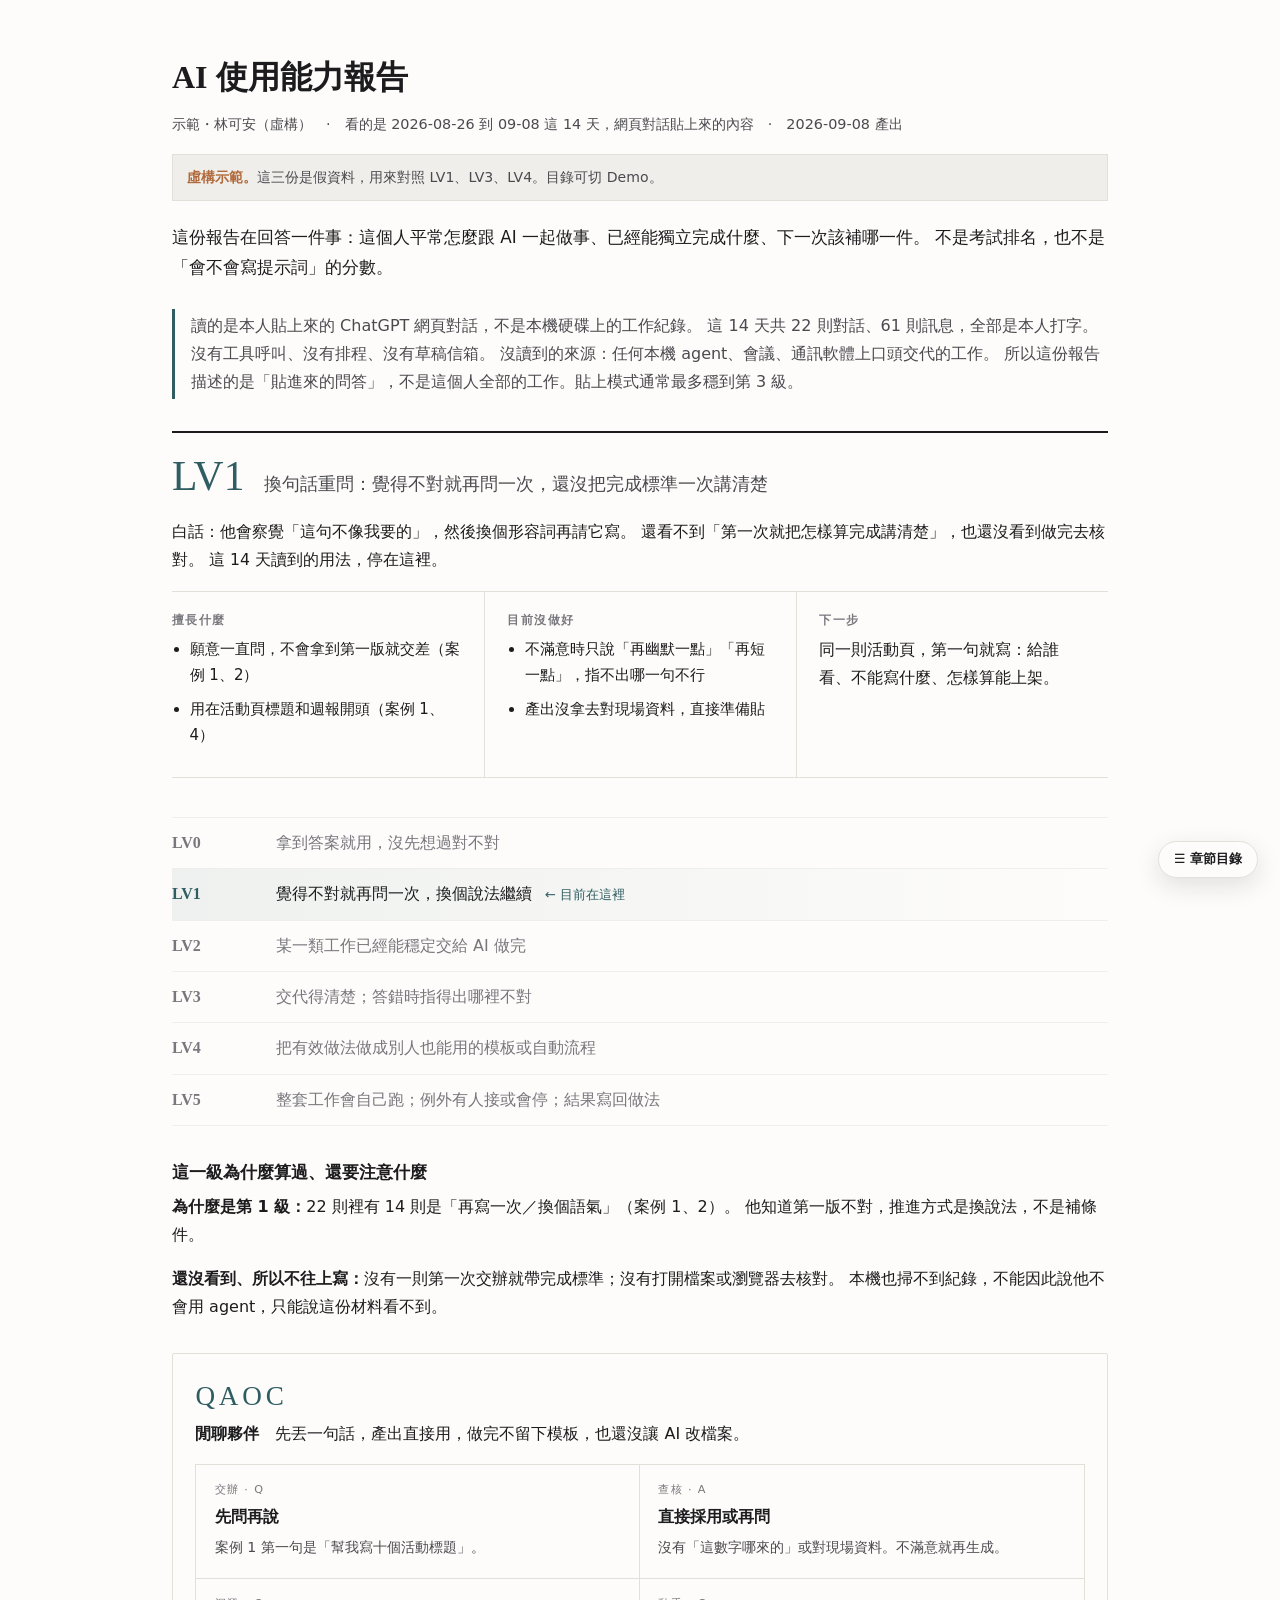
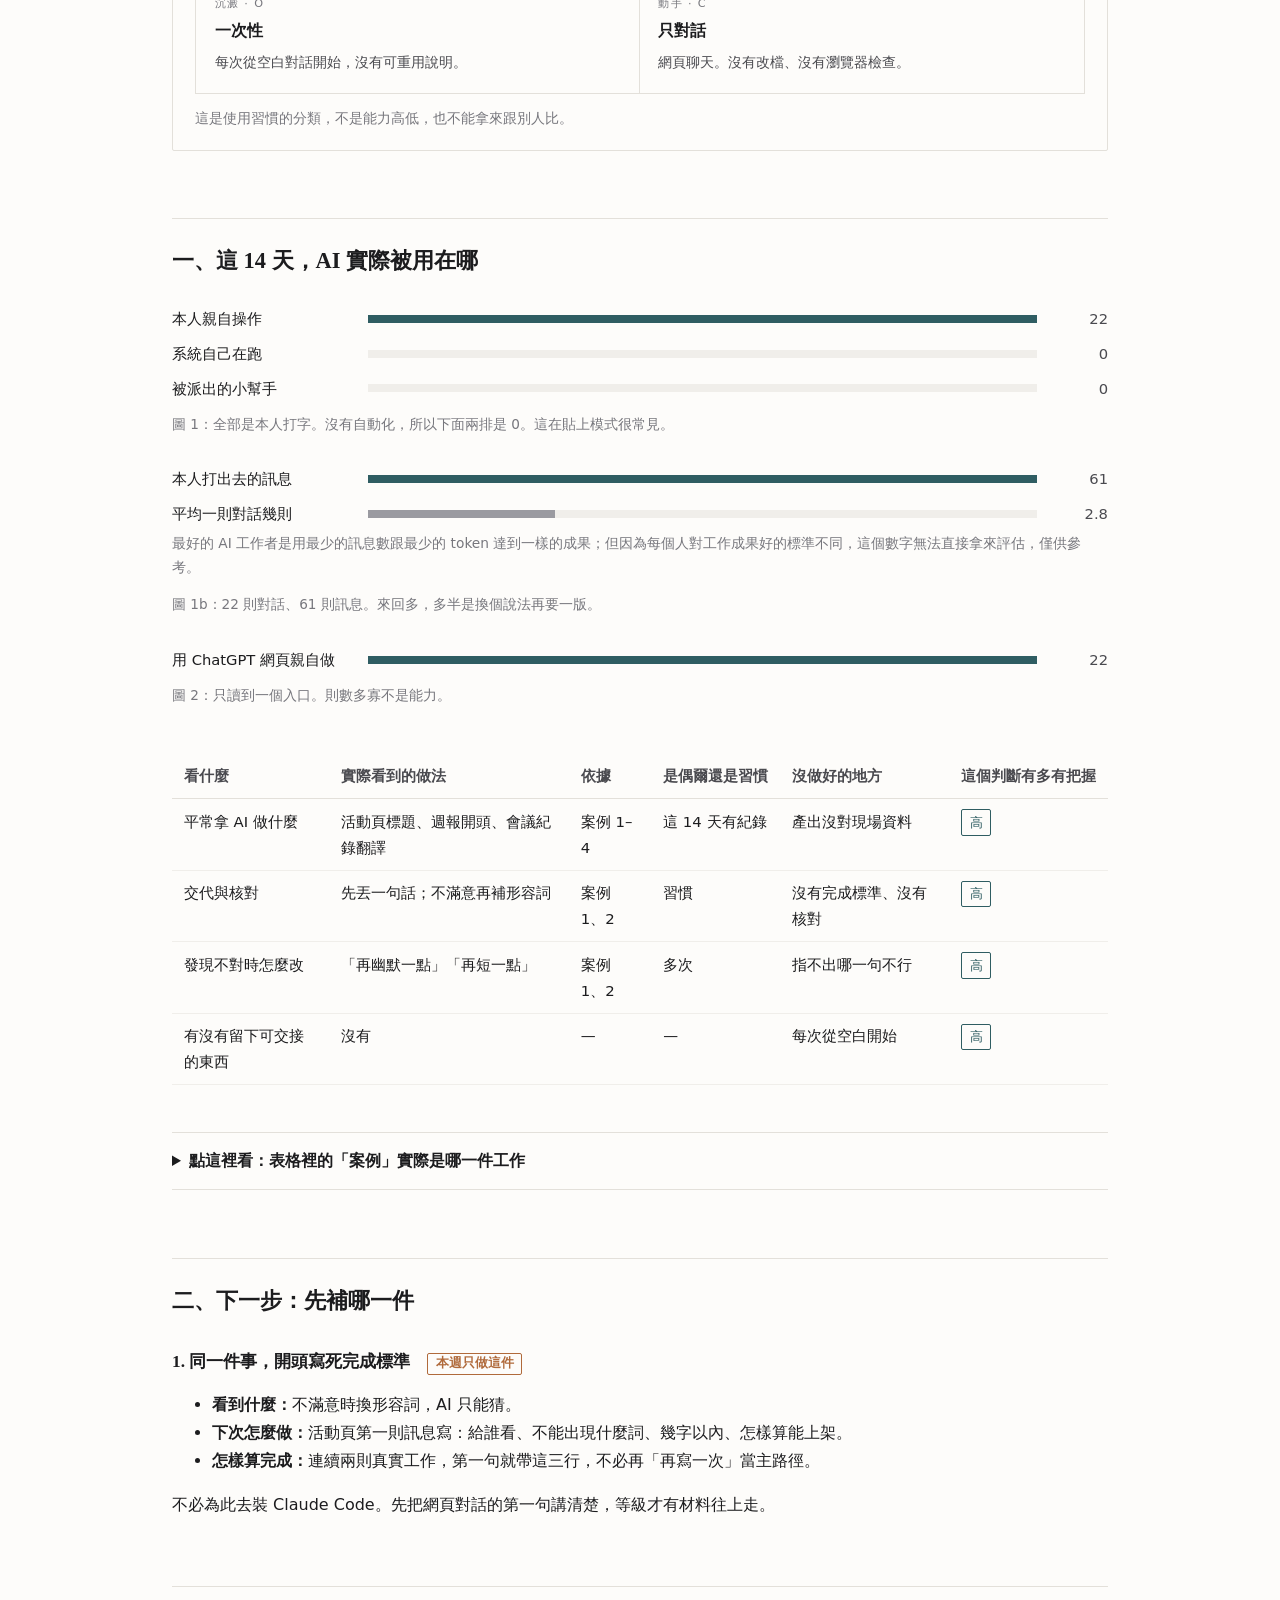
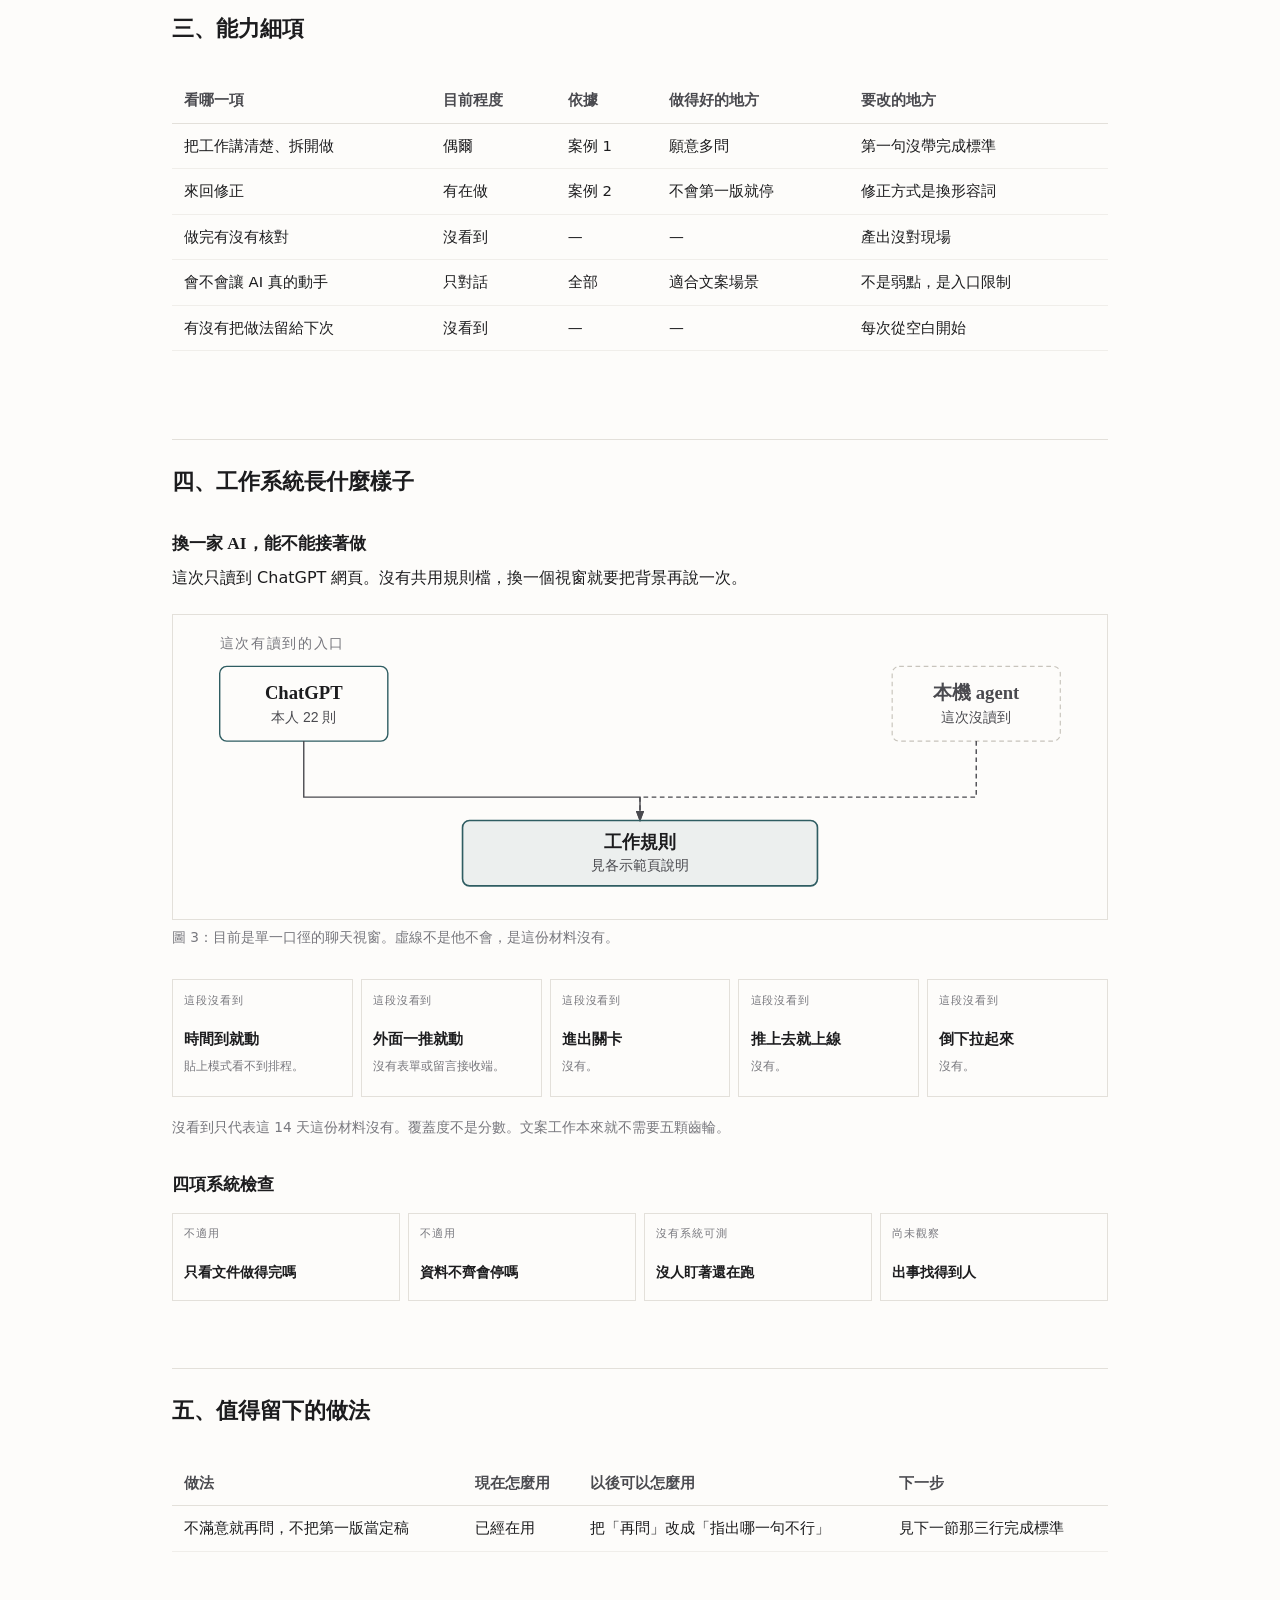
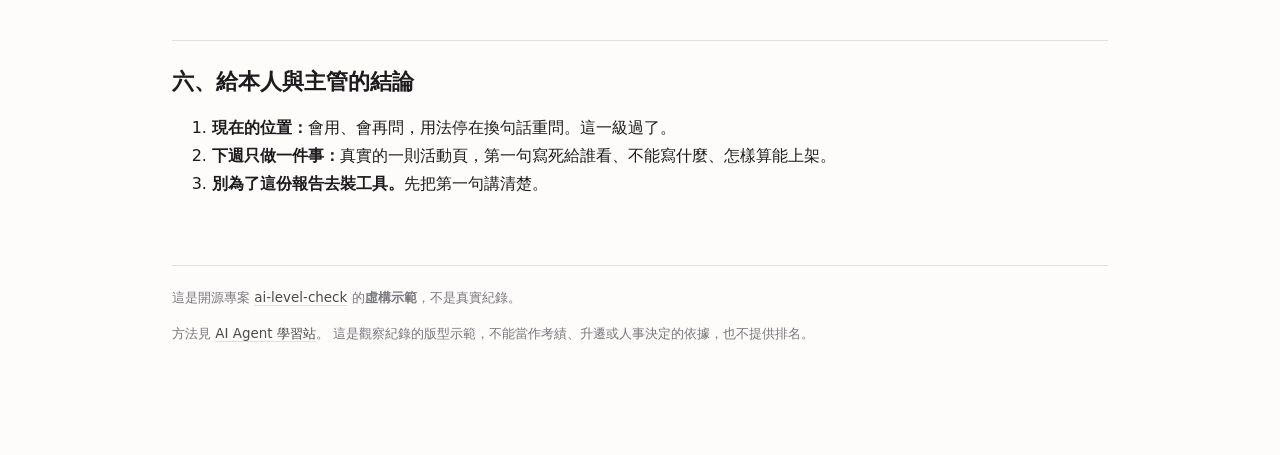
==== docs/lv1.html @ f547d90b "0.4.2：補公開 Demo 入口頁與 Antigravity 來源 讓「AI 幾級了」能被搜到、被引用；真報告與證據包仍不進版控。  Co-authored-by: Cursor <cursorag" ====
<!DOCTYPE html>
<html lang="zh-Hant">
<head>
<meta charset="utf-8">
<meta name="viewport" content="width=device-width, initial-scale=1">
<meta name="robots" content="index,follow">
<meta name="ai-content-signal" content="search=yes, ai-input=yes, ai-train=yes">
<meta name="description" content="虛構示範。只用網頁版聊天、覺得不對就再問一次時，AI 幾級了的報告會長這樣。">
<title>AI 幾級了示範｜LV1 換句話重問</title>
<link rel="canonical" href="https://ai.lifehacker.tw/reports/ai-level-check-demo/lv1.html">
<meta property="og:type" content="website">
<meta property="og:locale" content="zh_TW">
<meta property="og:title" content="AI 幾級了示範｜LV1 換句話重問">
<meta property="og:description" content="虛構示範。只用網頁版聊天、覺得不對就再問一次時，AI 幾級了的報告會長這樣。">
<meta property="og:url" content="https://ai.lifehacker.tw/reports/ai-level-check-demo/lv1.html">
<meta property="og:image" content="https://ai.lifehacker.tw/reports/ai-level-check-demo/screenshots/01-overview.jpg">
<link rel="stylesheet" href="assets/report.css">
</head>
<body>
<button class="toc-btn" id="toc-btn" type="button">☰ 章節目錄</button>
<nav class="toc" id="toc" aria-label="示範與章節目錄">
  <div class="t">示範切換</div>
    <a class="demo" href="index.html"><span class="tn">⌂</span>入口</a>
  <a class="demo current" href="lv1.html"><span class="tn">1</span>Demo 1 · LV1</a>
  <a class="demo" href="lv3.html"><span class="tn">2</span>Demo 2 · LV3</a>
  <a class="demo" href="lv4.html"><span class="tn">3</span>Demo 3 · LV4</a>
  <div class="t">章節</div>
  <a href="#s0"><span class="tn">00</span>一看就懂</a>
  <a href="#s1"><span class="tn">01</span>工作怎麼用</a>
  <a href="#s2"><span class="tn">02</span>下一步</a>
  <a href="#s3"><span class="tn">03</span>能力細項</a>
  <a href="#s4"><span class="tn">04</span>工作系統</a>
  <a href="#s5"><span class="tn">05</span>值得留下</a>
  <a href="#s6"><span class="tn">06</span>結論</a>
</nav>
<div class="wrap">

<header id="s0">
  <h1>AI 使用能力報告</h1>
  <p class="meta">示範・林可安（虛構）　·　看的是 2026-08-26 到 09-08 這 14 天，網頁對話貼上來的內容　·　2026-09-08 產出</p>
</header>
<p class="demo-banner">
  <b>虛構示範。</b>這三份是假資料，用來對照 LV1、LV3、LV4。目錄可切 Demo。
</p>
<p class="lede">
這份報告在回答一件事：這個人平常怎麼跟 AI 一起做事、已經能獨立完成什麼、下一次該補哪一件。
不是考試排名，也不是「會不會寫提示詞」的分數。
</p>
<p class="scope">
讀的是本人貼上來的 ChatGPT 網頁對話，不是本機硬碟上的工作紀錄。
這 14 天共 22 則對話、61 則訊息，全部是本人打字。沒有工具呼叫、沒有排程、沒有草稿信箱。
沒讀到的來源：任何本機 agent、會議、通訊軟體上口頭交代的工作。
所以這份報告描述的是「貼進來的問答」，不是這個人全部的工作。貼上模式通常最多穩到第 3 級。
</p>
<div class="verdict">
  <span class="lv">LV1</span>
  <span class="name">換句話重問：覺得不對就再問一次，還沒把完成標準一次講清楚</span>
  <p class="gap">
    白話：他會察覺「這句不像我要的」，然後換個形容詞再請它寫。
    還看不到「第一次就把怎樣算完成講清楚」，也還沒看到做完去核對。
    這 14 天讀到的用法，停在這裡。
  </p>
</div>
<div class="glance">
  <section>
    <h3>擅長什麼</h3>
    <ul>
      <li>願意一直問，不會拿到第一版就交差（案例 1、2）</li>
      <li>用在活動頁標題和週報開頭（案例 1、4）</li>
    </ul>
  </section>
  <section>
    <h3>目前沒做好</h3>
    <ul>
      <li>不滿意時只說「再幽默一點」「再短一點」，指不出哪一句不行</li>
      <li>產出沒拿去對現場資料，直接準備貼</li>
    </ul>
  </section>
  <section>
    <h3>下一步</h3>
    <p class="do">
      同一則活動頁，第一句就寫：給誰看、不能寫什麼、怎樣算能上架。
    </p>
  </section>
</div>
<ol class="ladder">
  <li><b>LV0</b><span>拿到答案就用，沒先想過對不對</span></li>
  <li class="on"><b>LV1</b><span>覺得不對就再問一次，換個說法繼續</span></li>
  <li><b>LV2</b><span>某一類工作已經能穩定交給 AI 做完</span></li>
  <li><b>LV3</b><span>交代得清楚；答錯時指得出哪裡不對</span></li>
  <li><b>LV4</b><span>把有效做法做成別人也能用的模板或自動流程</span></li>
  <li><b>LV5</b><span>整套工作會自己跑；例外有人接或會停；結果寫回做法</span></li>
</ol>
<h3>這一級為什麼算過、還要注意什麼</h3>
<p>
<strong>為什麼是第 1 級：</strong>22 則裡有 14 則是「再寫一次／換個語氣」（案例 1、2）。
他知道第一版不對，推進方式是換說法，不是補條件。
</p>
<p>
<strong>還沒看到、所以不往上寫：</strong>沒有一則第一次交辦就帶完成標準；沒有打開檔案或瀏覽器去核對。
本機也掃不到紀錄，不能因此說他不會用 agent，只能說這份材料看不到。
</p>
<div class="persona">
  <div class="code">QAOC</div>
  <p><strong>閒聊夥伴</strong>　先丟一句話，產出直接用，做完不留下模板，也還沒讓 AI 改檔案。</p>
  <div class="bento-axes">
    <article>
      <p class="k">交辦 · Q</p>
      <h4>先問再說</h4>
      <p>案例 1 第一句是「幫我寫十個活動標題」。</p>
    </article>
    <article>
      <p class="k">查核 · A</p>
      <h4>直接採用或再問</h4>
      <p>沒有「這數字哪來的」或對現場資料。不滿意就再生成。</p>
    </article>
    <article>
      <p class="k">沉澱 · O</p>
      <h4>一次性</h4>
      <p>每次從空白對話開始，沒有可重用說明。</p>
    </article>
    <article>
      <p class="k">動手 · C</p>
      <h4>只對話</h4>
      <p>網頁聊天。沒有改檔、沒有瀏覽器檢查。</p>
    </article>
  </div>
  <p class="disclaimer">這是使用習慣的分類，不是能力高低，也不能拿來跟別人比。</p>
</div>

<h2 id="s1">一、這 14 天，AI 實際被用在哪</h2>
<figure>
  <ul class="bars">
    <li><span>本人親自操作</span><span class="track"><span class="fill" style="width:100%"></span></span><span class="v">22</span></li>
    <li><span>系統自己在跑</span><span class="track"><span class="fill dim" style="width:0%"></span></span><span class="v">0</span></li>
    <li><span>被派出的小幫手</span><span class="track"><span class="fill dim" style="width:0%"></span></span><span class="v">0</span></li>
  </ul>
  <figcaption>圖 1：全部是本人打字。沒有自動化，所以下面兩排是 0。這在貼上模式很常見。</figcaption>
</figure>
<figure>
  <ul class="bars">
    <li><span>本人打出去的訊息</span><span class="track"><span class="fill" style="width:100%"></span></span><span class="v">61</span></li>
    <li><span>平均一則對話幾則</span><span class="track"><span class="fill dim" style="width:28%"></span></span><span class="v">2.8</span></li>
  </ul>
  <p class="note">最好的 AI 工作者是用最少的訊息數跟最少的 token 達到一樣的成果；但因為每個人對工作成果好的標準不同，這個數字無法直接拿來評估，僅供參考。</p>
  <figcaption>圖 1b：22 則對話、61 則訊息。來回多，多半是換個說法再要一版。</figcaption>
</figure>
<figure>
  <ul class="bars">
    <li><span>用 ChatGPT 網頁親自做</span><span class="track"><span class="fill" style="width:100%"></span></span><span class="v">22</span></li>
  </ul>
  <figcaption>圖 2：只讀到一個入口。則數多寡不是能力。</figcaption>
</figure>
<div class="scroll wide">
<table>
<thead><tr>
  <th>看什麼</th><th>實際看到的做法</th><th>依據</th>
  <th>是偶爾還是習慣</th><th>沒做好的地方</th><th>這個判斷有多有把握</th>
</tr></thead>
<tbody>
  <tr>
    <td>平常拿 AI 做什麼</td>
    <td>活動頁標題、週報開頭、會議紀錄翻譯</td>
    <td>案例 1–4</td>
    <td>這 14 天有紀錄</td>
    <td>產出沒對現場資料</td>
    <td><span class="tag high">高</span></td>
  </tr>
  <tr>
    <td>交代與核對</td>
    <td>先丟一句話；不滿意再補形容詞</td>
    <td>案例 1、2</td>
    <td>習慣</td>
    <td>沒有完成標準、沒有核對</td>
    <td><span class="tag high">高</span></td>
  </tr>
  <tr>
    <td>發現不對時怎麼改</td>
    <td>「再幽默一點」「再短一點」</td>
    <td>案例 1、2</td>
    <td>多次</td>
    <td>指不出哪一句不行</td>
    <td><span class="tag high">高</span></td>
  </tr>
  <tr>
    <td>有沒有留下可交接的東西</td>
    <td>沒有</td>
    <td>—</td>
    <td>—</td>
    <td>每次從空白開始</td>
    <td><span class="tag high">高</span></td>
  </tr>
</tbody>
</table>
</div>
<details class="cases" id="cases">
  <summary>點這裡看：表格裡的「案例」實際是哪一件工作</summary>
  <p class="note">以下是虛構示範。真實報告會放這段期間電腦裡留下的對話標題。</p>
  <div class="scroll">
  <table class="case-table">
    <thead><tr><th class="n">#</th><th>這件工作</th><th>誰在做</th><th>入口</th><th>日期</th></tr></thead>
    <tbody>
      <tr><td colspan="5" class="g">本人親自操作</td></tr>
      <tr><td class="n">1</td><td>請它寫十個社群活動標題</td><td class="who">本人</td><td class="src">ChatGPT 網頁</td><td class="dt">08-27</td></tr>
      <tr><td class="n">2</td><td>覺得不夠幽默，再說一次「再活一點」</td><td class="who">本人</td><td class="src">ChatGPT 網頁</td><td class="dt">08-27</td></tr>
      <tr><td class="n">3</td><td>把會議紀錄翻成對外短訊</td><td class="who">本人</td><td class="src">ChatGPT 網頁</td><td class="dt">09-02</td></tr>
      <tr><td class="n">4</td><td>請它幫想週報開頭兩段</td><td class="who">本人</td><td class="src">ChatGPT 網頁</td><td class="dt">09-06</td></tr>
    </tbody>
  </table>
  </div>
</details>

<h2 id="s2">二、下一步：先補哪一件</h2>
<h3>1. 同一件事，開頭寫死完成標準　<span class="tag warn">本週只做這件</span></h3>
<ul>
  <li><strong>看到什麼：</strong>不滿意時換形容詞，AI 只能猜。</li>
  <li><strong>下次怎麼做：</strong>活動頁第一則訊息寫：給誰看、不能出現什麼詞、幾字以內、怎樣算能上架。</li>
  <li><strong>怎樣算完成：</strong>連續兩則真實工作，第一句就帶這三行，不必再「再寫一次」當主路徑。</li>
</ul>
<p>不必為此去裝 Claude Code。先把網頁對話的第一句講清楚，等級才有材料往上走。</p>

<h2 id="s3">三、能力細項</h2>
<div class="scroll wide">
<table>
<thead><tr><th>看哪一項</th><th>目前程度</th><th>依據</th><th>做得好的地方</th><th>要改的地方</th></tr></thead>
<tbody>
  <tr><td>把工作講清楚、拆開做</td><td>偶爾</td><td>案例 1</td><td>願意多問</td><td>第一句沒帶完成標準</td></tr>
  <tr><td>來回修正</td><td>有在做</td><td>案例 2</td><td>不會第一版就停</td><td>修正方式是換形容詞</td></tr>
  <tr><td>做完有沒有核對</td><td>沒看到</td><td>—</td><td>—</td><td>產出沒對現場</td></tr>
  <tr><td>會不會讓 AI 真的動手</td><td>只對話</td><td>全部</td><td>適合文案場景</td><td>不是弱點，是入口限制</td></tr>
  <tr><td>有沒有把做法留給下次</td><td>沒看到</td><td>—</td><td>—</td><td>每次從空白開始</td></tr>
</tbody>
</table>
</div>

<h2 id="s4">四、工作系統長什麼樣子</h2>
<h3>換一家 AI，能不能接著做</h3>
<p>這次只讀到 ChatGPT 網頁。沒有共用規則檔，換一個視窗就要把背景再說一次。</p>
<figure class="viz">
  <svg class="diag" viewBox="0 0 800 260" role="img">
    <defs>
      <marker id="a" markerWidth="8" markerHeight="6" refX="7" refY="3" orient="auto">
        <polygon points="0 0, 8 3, 0 6" fill="#4a4a4f"/>
      </marker>
    </defs>
    <text x="40" y="28" fill="#77777d" font-size="12" font-family="Noto Sans TC, PingFang TC, sans-serif" letter-spacing="0.12em">這次有讀到的入口</text>
    <rect x="40" y="44" width="144" height="64" rx="6" fill="#fdfcfa" stroke="#2f5d62" stroke-width="1.2"/>
    <text x="112" y="72" text-anchor="middle" fill="#1c1c1e" font-size="16" font-weight="600" font-family="Noto Serif TC, Songti TC, serif">ChatGPT</text>
    <text x="112" y="92" text-anchor="middle" fill="#4a4a4f" font-size="12" font-family="Noto Sans TC, PingFang TC, sans-serif">本人 22 則</text>
    <path d="M 112,108 V 156 H 400 V 176" fill="none" stroke="#4a4a4f" stroke-width="1.2" marker-end="url(#a)"/>
    <rect x="616" y="44" width="144" height="64" rx="6" fill="#fdfcfa" stroke="#c8c4bc" stroke-width="1" stroke-dasharray="4,3"/>
    <text x="688" y="72" text-anchor="middle" fill="#4a4a4f" font-size="16" font-weight="600" font-family="Noto Serif TC, Songti TC, serif">本機 agent</text>
    <text x="688" y="92" text-anchor="middle" fill="#4a4a4f" font-size="12" font-family="Noto Sans TC, PingFang TC, sans-serif">這次沒讀到</text>
    <path d="M 688,108 V 156 H 400 V 176" fill="none" stroke="#4a4a4f" stroke-width="1.2" stroke-dasharray="4,3" marker-end="url(#a)"/>
    <rect x="248" y="176" width="304" height="56" rx="6" fill="rgba(47,93,98,0.08)" stroke="#2f5d62" stroke-width="1.4"/>
    <text x="400" y="200" text-anchor="middle" fill="#1c1c1e" font-size="15" font-weight="600" font-family="Noto Serif TC, Songti TC, serif">工作規則</text>
    <text x="400" y="218" text-anchor="middle" fill="#4a4a4f" font-size="12" font-family="Noto Sans TC, PingFang TC, sans-serif">見各示範頁說明</text>
  </svg>
  <figcaption>圖 3：目前是單一口徑的聊天視窗。虛線不是他不會，是這份材料沒有。</figcaption>
</figure>
<div class="gear-row">
  <div class="gear">
    <p class="st">這段沒看到</p>
    <h4>時間到就動</h4>
    <p>貼上模式看不到排程。</p>
  </div>
  <div class="gear">
    <p class="st">這段沒看到</p>
    <h4>外面一推就動</h4>
    <p>沒有表單或留言接收端。</p>
  </div>
  <div class="gear">
    <p class="st">這段沒看到</p>
    <h4>進出關卡</h4>
    <p>沒有。</p>
  </div>
  <div class="gear">
    <p class="st">這段沒看到</p>
    <h4>推上去就上線</h4>
    <p>沒有。</p>
  </div>
  <div class="gear">
    <p class="st">這段沒看到</p>
    <h4>倒下拉起來</h4>
    <p>沒有。</p>
  </div>
</div>
<p class="note">沒看到只代表這 14 天這份材料沒有。覆蓋度不是分數。文案工作本來就不需要五顆齒輪。</p>
<h3>四項系統檢查</h3>
<div class="check-row">
  <div class="check">
    <p class="st">不適用</p>
    <h4>只看文件做得完嗎</h4>
  </div>
  <div class="check">
    <p class="st">不適用</p>
    <h4>資料不齊會停嗎</h4>
  </div>
  <div class="check">
    <p class="st">沒有系統可測</p>
    <h4>沒人盯著還在跑</h4>
  </div>
  <div class="check">
    <p class="st">尚未觀察</p>
    <h4>出事找得到人</h4>
  </div>
</div>

<h2 id="s5">五、值得留下的做法</h2>
<div class="scroll">
<table>
<thead><tr><th>做法</th><th>現在怎麼用</th><th>以後可以怎麼用</th><th>下一步</th></tr></thead>
<tbody>
  <tr>
    <td>不滿意就再問，不把第一版當定稿</td>
    <td>已經在用</td><td>把「再問」改成「指出哪一句不行」</td><td>見下一節那三行完成標準</td>
  </tr>
</tbody>
</table>
</div>

<h2 id="s6">六、給本人與主管的結論</h2>
<ol>
  <li><strong>現在的位置：</strong>會用、會再問，用法停在換句話重問。這一級過了。</li>
  <li><strong>下週只做一件事：</strong>真實的一則活動頁，第一句寫死給誰看、不能寫什麼、怎樣算能上架。</li>
  <li><strong>別為了這份報告去裝工具。</strong>先把第一句講清楚。</li>
</ol>

<footer class="site-footer">
  <p>
    這是開源專案
    <a href="https://github.com/Raymondhou0917/ai-level-check">ai-level-check</a>
    的<strong>虛構示範</strong>，不是真實紀錄。
  </p>
  <p>
    方法見
    <a href="https://ai.lifehacker.tw/">AI Agent 學習站</a>。
    這是觀察紀錄的版型示範，不能當作考績、升遷或人事決定的依據，也不提供排名。
  </p>
</footer>
</div>
<script src="assets/demo.js"></script>
</body>
</html>
---- docs/assets/report.css ----
/* 從正式報告抽出的樣式；Demo 三份共用。 */

  :root{
    --ink:#1c1c1e; --ink-2:#4a4a4f; --ink-3:#77777d;
    --paper:#fdfcfa; --line:#e3e0da; --line-2:#f0eeea;
    --accent:#2f5d62; --warn:#b06a3b; --muted:#9a9aa0;
    --serif:"Noto Serif TC","Songti TC",Georgia,serif;
    --sans:"Noto Sans TC","PingFang TC","Hiragino Sans",system-ui,sans-serif;
  }
  *{box-sizing:border-box}
  html{scroll-behavior:smooth}
  body{margin:0;background:var(--paper);color:var(--ink);
       font:16px/1.75 var(--sans);-webkit-font-smoothing:antialiased}
  .wrap{max-width:1000px;margin:0 auto;padding:56px 32px 96px}
  h1,h2,h3{font-family:var(--serif);font-weight:600;line-height:1.35}
  h1{font-size:2rem;margin:0 0 .4em}
  h2{font-size:1.4rem;margin:3em 0 .6em;padding-top:1.2em;border-top:1px solid var(--line);
     scroll-margin-top:24px}
  h3{font-size:1.08rem;margin:2em 0 .5em}
  header{scroll-margin-top:24px}
  p{margin:0 0 1em}
  a{color:var(--accent)}
  small,.note{font-size:.86rem;color:var(--ink-3)}
  .meta{font-size:.9rem;color:var(--ink-2);margin-bottom:1.2em}
  .lede{font-size:1.05rem;color:var(--ink);margin:0 0 1.6em}
  .scope{border-left:3px solid var(--accent);padding:.2em 0 .2em 1em;margin:0 0 2em;color:var(--ink-2)}
  .verdict{display:flex;flex-wrap:wrap;gap:1.2em;align-items:baseline;
           padding:1.4em 0 1.1em;border-top:2px solid var(--ink)}
  .verdict .lv{font-family:var(--serif);font-size:2.6rem;line-height:1;color:var(--accent)}
  .verdict .name{font-size:1.12rem;color:var(--ink-2)}
  .verdict .gap{flex:1 1 100%;font-size:.98rem;color:var(--ink);margin:0}
  .glance{display:grid;grid-template-columns:1fr 1fr 1fr;gap:0;
          margin:0 0 2.4em;border-top:1px solid var(--line);border-bottom:1px solid var(--line)}
  .glance>section{padding:1.3em 1.4em 1.4em 0}
  .glance>section+section{border-left:1px solid var(--line);padding-left:1.4em}
  .glance h3{font-family:var(--sans);font-size:.72rem;font-weight:700;letter-spacing:.12em;
             text-transform:uppercase;color:var(--ink-3);margin:0 0 .7em;padding:0;border:0}
  .glance ul{margin:0;padding:0 0 0 1.1em}
  .glance li{margin:0 0 .45em;font-size:.94rem}
  .glance .do{margin:0;font-size:.98rem;color:var(--ink)}
  .glance .do b{color:var(--warn);font-weight:600}
  .ladder{list-style:none;margin:1.6em 0;padding:0;border-top:1px solid var(--line-2)}
  .ladder li{display:grid;grid-template-columns:5.5em 1fr;gap:1em;
             padding:.7em 0;border-bottom:1px solid var(--line-2);color:var(--ink-3)}
  .ladder li b{font-family:var(--serif);font-weight:600}
  .ladder li.on{color:var(--ink);background:linear-gradient(90deg,rgba(47,93,98,.07),transparent)}
  .ladder li.on b{color:var(--accent)}
  .ladder li.on>span::after{content:"　← 目前在這裡";font-size:.82rem;color:var(--accent);white-space:nowrap}
  .ladder li.part>span::after{content:"　← 做到一部分";font-size:.82rem;color:var(--warn);white-space:nowrap}
  .persona{margin:2em 0;padding:1.2em 1.4em;border:1px solid var(--line);border-radius:2px}
  .persona .code{font-family:var(--serif);font-size:1.7rem;letter-spacing:.14em;color:var(--accent)}
  .persona .disclaimer{margin:.9em 0 0;font-size:.88rem;color:var(--ink-3)}
  .axes{list-style:none;margin:1em 0 0;padding:0;font-size:.94rem}
  .axes li{padding:.35em 0;border-bottom:1px solid var(--line-2)}
  .axes li:last-child{border-bottom:0}
  table{width:100%;border-collapse:collapse;margin:1.4em 0;font-size:.93rem}
  th,td{text-align:left;vertical-align:top;padding:.62em .8em;border-bottom:1px solid var(--line-2)}
  th{font-weight:600;color:var(--ink-2);border-bottom:1px solid var(--line)}
  td.num,th.num{text-align:right;font-variant-numeric:tabular-nums}
  .scroll{overflow-x:auto}
  .scroll table{min-width:640px}
  .scroll.wide table{min-width:900px}
  .scroll.wide th{white-space:nowrap}
  .tag{display:inline-block;padding:.1em .6em;border-radius:2px;font-size:.79rem;
       border:1px solid currentColor;white-space:nowrap}
  .tag.high{color:var(--accent)} .tag.warn{color:var(--warn)} .tag.na{color:var(--muted)}
  details{margin:1em 0;padding:.4em 0;border-top:1px solid var(--line-2)}
  summary{cursor:pointer;font-size:.92rem;color:var(--ink-2)}
  .cases{margin:1.6em 0 2em;padding:.2em 0;border-top:1px solid var(--line);border-bottom:1px solid var(--line)}
  .cases>summary{font-size:1rem;font-weight:600;color:var(--ink);padding:.7em 0}
  .case-table{margin:.4em 0 1em;font-size:.9rem}
  .case-table th{font-size:.75rem;letter-spacing:.06em;text-transform:uppercase;color:var(--ink-3)}
  .case-table .n{font-family:var(--serif);font-weight:600;color:var(--accent);width:2.4em}
  .case-table .who,.case-table .src,.case-table .dt{white-space:nowrap;font-size:.82rem;color:var(--ink-3)}
  .case-table tr.auto td{background:var(--line-2)}
  .case-table .g{font-size:.75rem;letter-spacing:.08em;text-transform:uppercase;color:var(--ink-3);
                 background:var(--line-2)}
  .bento-axes{display:grid;grid-template-columns:1fr 1fr;gap:0;margin:1em 0 0;border:1px solid var(--line)}
  .bento-axes article{padding:1em 1.15em 1.2em}
  .bento-axes article:nth-child(-n+2){border-bottom:1px solid var(--line)}
  .bento-axes article:nth-child(odd){border-right:1px solid var(--line)}
  .bento-axes .k{font-size:.7rem;letter-spacing:.12em;text-transform:uppercase;color:var(--ink-3);margin:0}
  .bento-axes h4{font-family:var(--serif);font-size:1.02rem;margin:.28em 0 .35em;font-weight:600}
  .bento-axes p{margin:0;font-size:.88rem;color:var(--ink-2);line-height:1.55}
  .gear-row,.check-row{display:grid;gap:8px;margin:1.1em 0;width:100%;max-width:100%;
                       min-width:0;box-sizing:border-box}
  .gear-row{grid-template-columns:repeat(5,minmax(0,1fr))}
  .check-row{grid-template-columns:repeat(4,minmax(0,1fr));margin:1em 0 1.2em}
  .gear,.check{min-width:0;border:1px solid var(--line);padding:.85em .7em .95em;
               display:flex;flex-direction:column;box-sizing:border-box}
  .gear{min-height:118px}
  .gear.on,.check.on{border-color:var(--accent);background:rgba(47,93,98,.05)}
  .gear .st,.check .st{font-size:.68rem;letter-spacing:.08em;color:var(--ink-3);
                       min-height:2.6em;line-height:1.35;margin:0}
  .gear.on .st,.check.on .st{color:var(--accent)}
  .gear h4,.check h4{font-family:var(--serif);font-size:.92rem;margin:.35em 0 .3em;
                     font-weight:600;overflow-wrap:anywhere}
  .check h4{margin:.3em 0 0;font-size:.9rem}
  .gear p{margin:0;font-size:.78rem;color:var(--ink-3);line-height:1.45;overflow-wrap:anywhere}
  .diag{width:100%;height:auto;display:block}
  figure.viz{margin:1.4em 0 1.8em}
  figure.viz .diag{border:1px solid var(--line);background:var(--paper)}
  @media (max-width:800px){
    .bento-axes{grid-template-columns:1fr}
    .bento-axes article:nth-child(odd){border-right:0}
    .bento-axes article:nth-child(-n+3){border-bottom:1px solid var(--line)}
    .gear-row,.check-row{grid-template-columns:1fr 1fr}
    .case-table .who,.case-table .src,.case-table .dt{white-space:normal}
  }
  @media (max-width:640px){
    .gear-row,.check-row{grid-template-columns:1fr}
  }
  blockquote{margin:1em 0;padding-left:1em;border-left:2px solid var(--line);
             color:var(--ink-2);font-size:.93rem}
  pre.ascii{font:12px/1.45 ui-monospace,SFMono-Regular,Menlo,monospace;
            background:var(--line-2);padding:1em 1.1em;overflow-x:auto;
            border-radius:2px;color:var(--ink)}
  .toc{position:fixed;left:24px;top:100px;width:156px;z-index:50}
  .toc .t{font:700 .68rem ui-monospace,monospace;letter-spacing:.1em;color:var(--ink-3);
          text-transform:uppercase;margin-bottom:11px}
  .toc a{display:flex;gap:8px;align-items:baseline;text-decoration:none;color:var(--ink-3);
         font-size:.79rem;line-height:1.4;padding:5px 0;transition:color .15s}
  .toc a .tn{font:600 .68rem ui-monospace,monospace;flex:none;opacity:.7}
  .toc a:hover{color:var(--ink-2)}
  .toc a.on{color:var(--accent);font-weight:600}
  .toc a.on .tn{opacity:1;color:var(--accent)}
  .toc-btn{display:none}
  figure{margin:1.6em 0}
  figcaption{font-size:.85rem;color:var(--ink-3);margin-top:.5em}
  .bars{list-style:none;margin:0;padding:0;font-size:.92rem}
  .bars li{display:grid;grid-template-columns:12.5em 1fr 4em;gap:.8em;align-items:center;
           padding:.3em 0}
  .bars .track{height:8px;background:var(--line-2);position:relative}
  .bars .fill{position:absolute;inset:0 auto 0 0;background:var(--accent)}
  .bars .fill.dim{background:var(--muted)}
  .bars .v{text-align:right;font-variant-numeric:tabular-nums;color:var(--ink-2)}
  .site-footer{margin-top:5em;padding-top:1.6em;border-top:1px solid var(--line);
               font-size:.84rem;color:var(--ink-3);line-height:1.65}
  .site-footer .ext{margin:.35em 0 0;font-family:ui-monospace,monospace;font-size:.78rem;
                    letter-spacing:.04em;color:var(--muted)}
  .site-footer a{color:var(--ink-2);text-decoration:none;border-bottom:1px solid var(--line)}
  .site-footer a:hover{color:var(--accent);border-bottom-color:var(--accent)}
  @media (max-width:1400px){
    .toc{position:fixed;left:auto;right:22px;bottom:78px;top:auto;width:auto;max-width:220px;
         background:var(--paper);border:1px solid var(--line);border-radius:11px;padding:14px 16px;
         box-shadow:0 8px 24px rgba(28,28,30,.12)}
    .toc[hidden]{display:none}
    .toc-btn{display:inline-flex;align-items:center;position:fixed;right:22px;bottom:22px;z-index:51;
             font:600 .8rem var(--sans);background:var(--paper);color:var(--ink);
             border:1px solid var(--line);border-radius:999px;padding:9px 15px;cursor:pointer;
             box-shadow:0 8px 24px rgba(28,28,30,.12)}
  }
  @media (max-width:800px){
    .glance{grid-template-columns:1fr}
    .glance>section+section{border-left:0;border-top:1px solid var(--line);padding-left:0}
  }
  @media (max-width:640px){
    .wrap{padding:32px 18px 64px}
    h1{font-size:1.5rem}
    .ladder li{grid-template-columns:1fr;gap:.2em}
    .verdict .lv{font-size:2rem}
    .bars li{grid-template-columns:1fr;gap:.2em}
    .bars .v{text-align:left}
  }
  @media print{
    html{scroll-behavior:auto}
    body{background:#fff}
    .wrap{max-width:none;padding:0}
    .toc,.toc-btn{display:none}
    h2{page-break-before:always;break-before:page}
    h2:first-of-type{page-break-before:auto;break-before:auto}
    details{display:block!important}
    details>*{display:block!important}
    summary{display:none}
    table,figure,.persona,.glance,.bento-axes,.gear-row,.check-row{page-break-inside:avoid;break-inside:avoid}
    @page{size:A4 portrait;margin:18mm 16mm}
  }

  .demo-banner{margin:0 0 1.6em;padding:.7em 1em;border:1px solid var(--line);background:var(--line-2);
               font-size:.88rem;color:var(--ink-2)}
  .demo-banner b{color:var(--warn);font-weight:600}
  .toc{width:168px;top:72px}
  .toc .t + .t{margin-top:14px}
  .toc a.demo{font-size:.78rem}
  .toc a.demo .tn{letter-spacing:0}
  .toc a.demo.current{color:var(--accent);font-weight:600}
  .toc a.demo.current .tn{opacity:1;color:var(--accent)}
  .demo-cards{display:grid;grid-template-columns:1fr 1fr 1fr;gap:0;margin:1.6em 0 2em;
              border:1px solid var(--line)}
  .demo-cards a{display:block;padding:1.15em 1.2em 1.25em;text-decoration:none;color:inherit}
  .demo-cards a+a{border-left:1px solid var(--line)}
  .demo-cards .lv{font-family:var(--serif);font-size:1.45rem;color:var(--accent);margin:0 0 .25em}
  .demo-cards p{margin:0;font-size:.88rem;color:var(--ink-2);line-height:1.55}
  .shot-grid{display:grid;grid-template-columns:1fr 1fr;gap:12px;margin:1.4em 0 1.8em}
  .shot-grid img{width:100%;height:auto;border:1px solid var(--line);background:var(--paper)}
  .cta-row{margin:2em 0 0;padding:1.1em 0 0;border-top:1px solid var(--line)}
  @media (max-width:800px){
    .demo-cards{grid-template-columns:1fr}
    .demo-cards a+a{border-left:0;border-top:1px solid var(--line)}
    .shot-grid{grid-template-columns:1fr}
  }
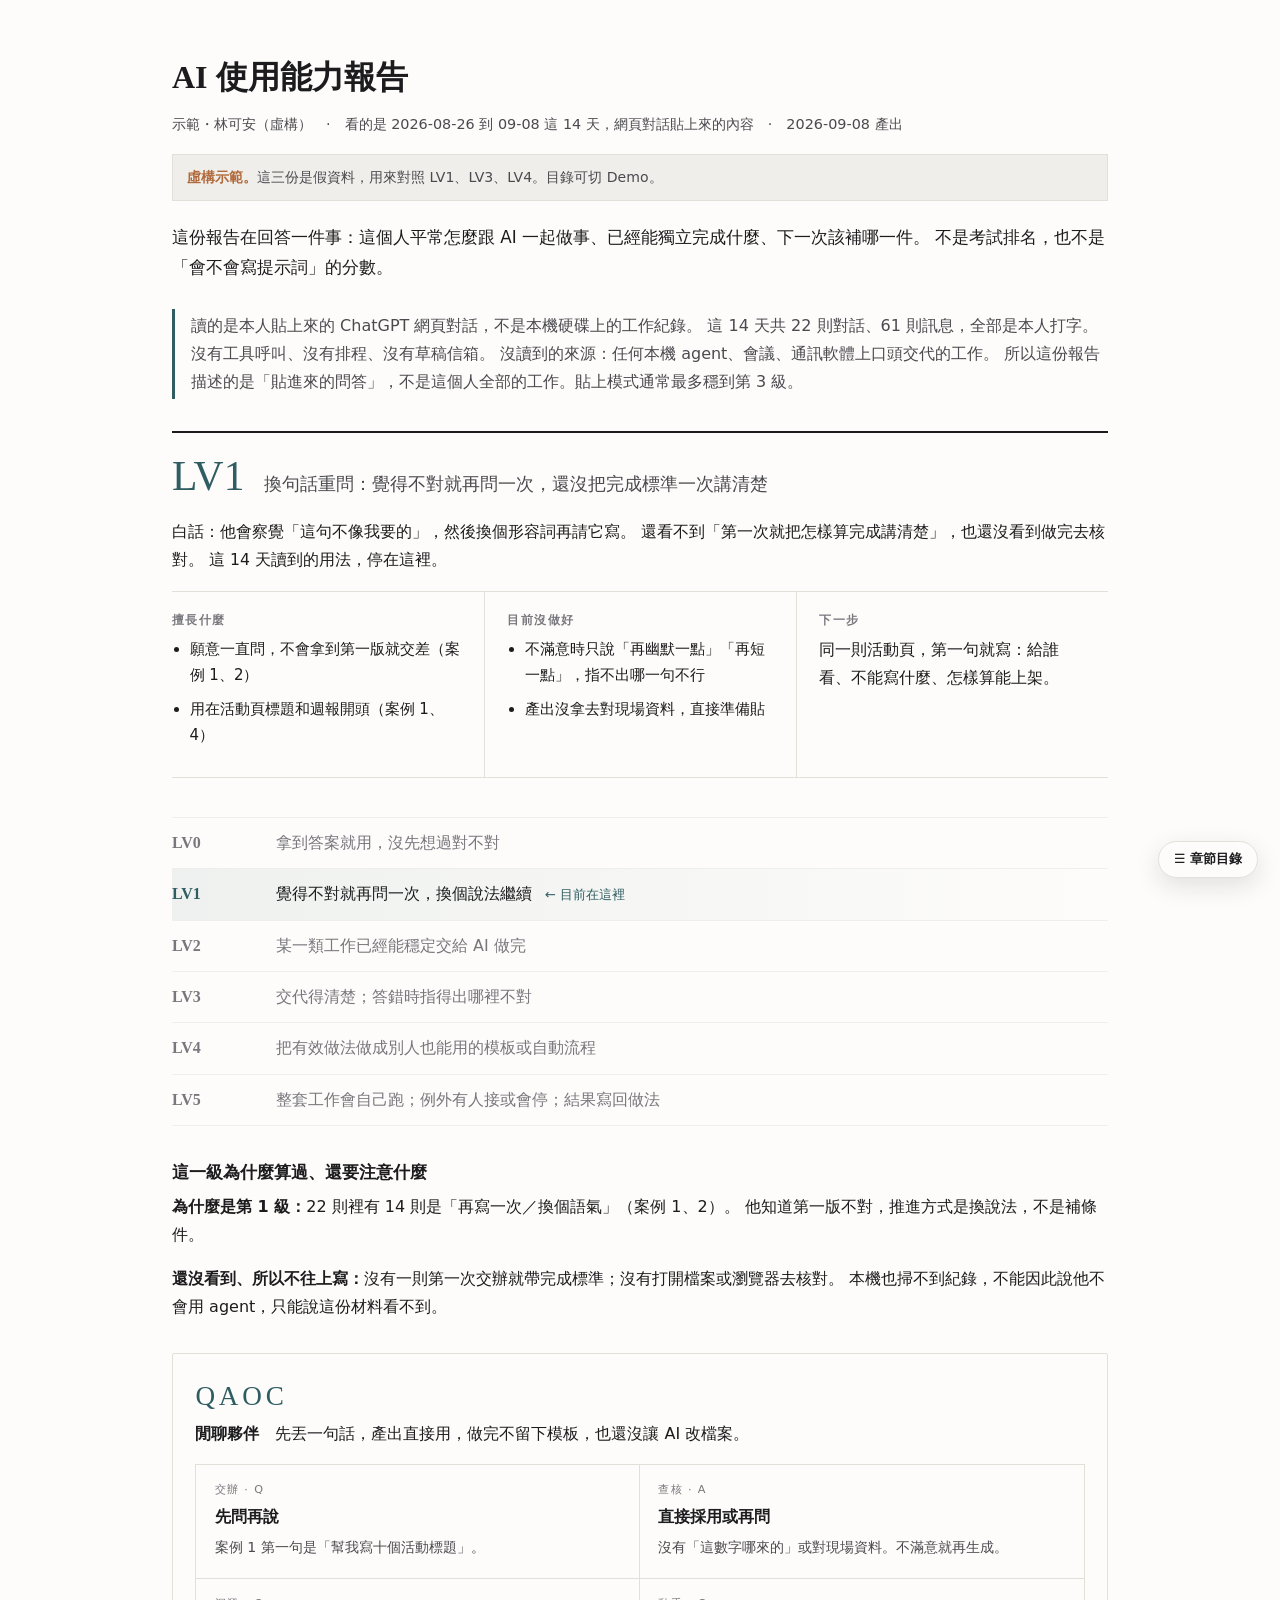
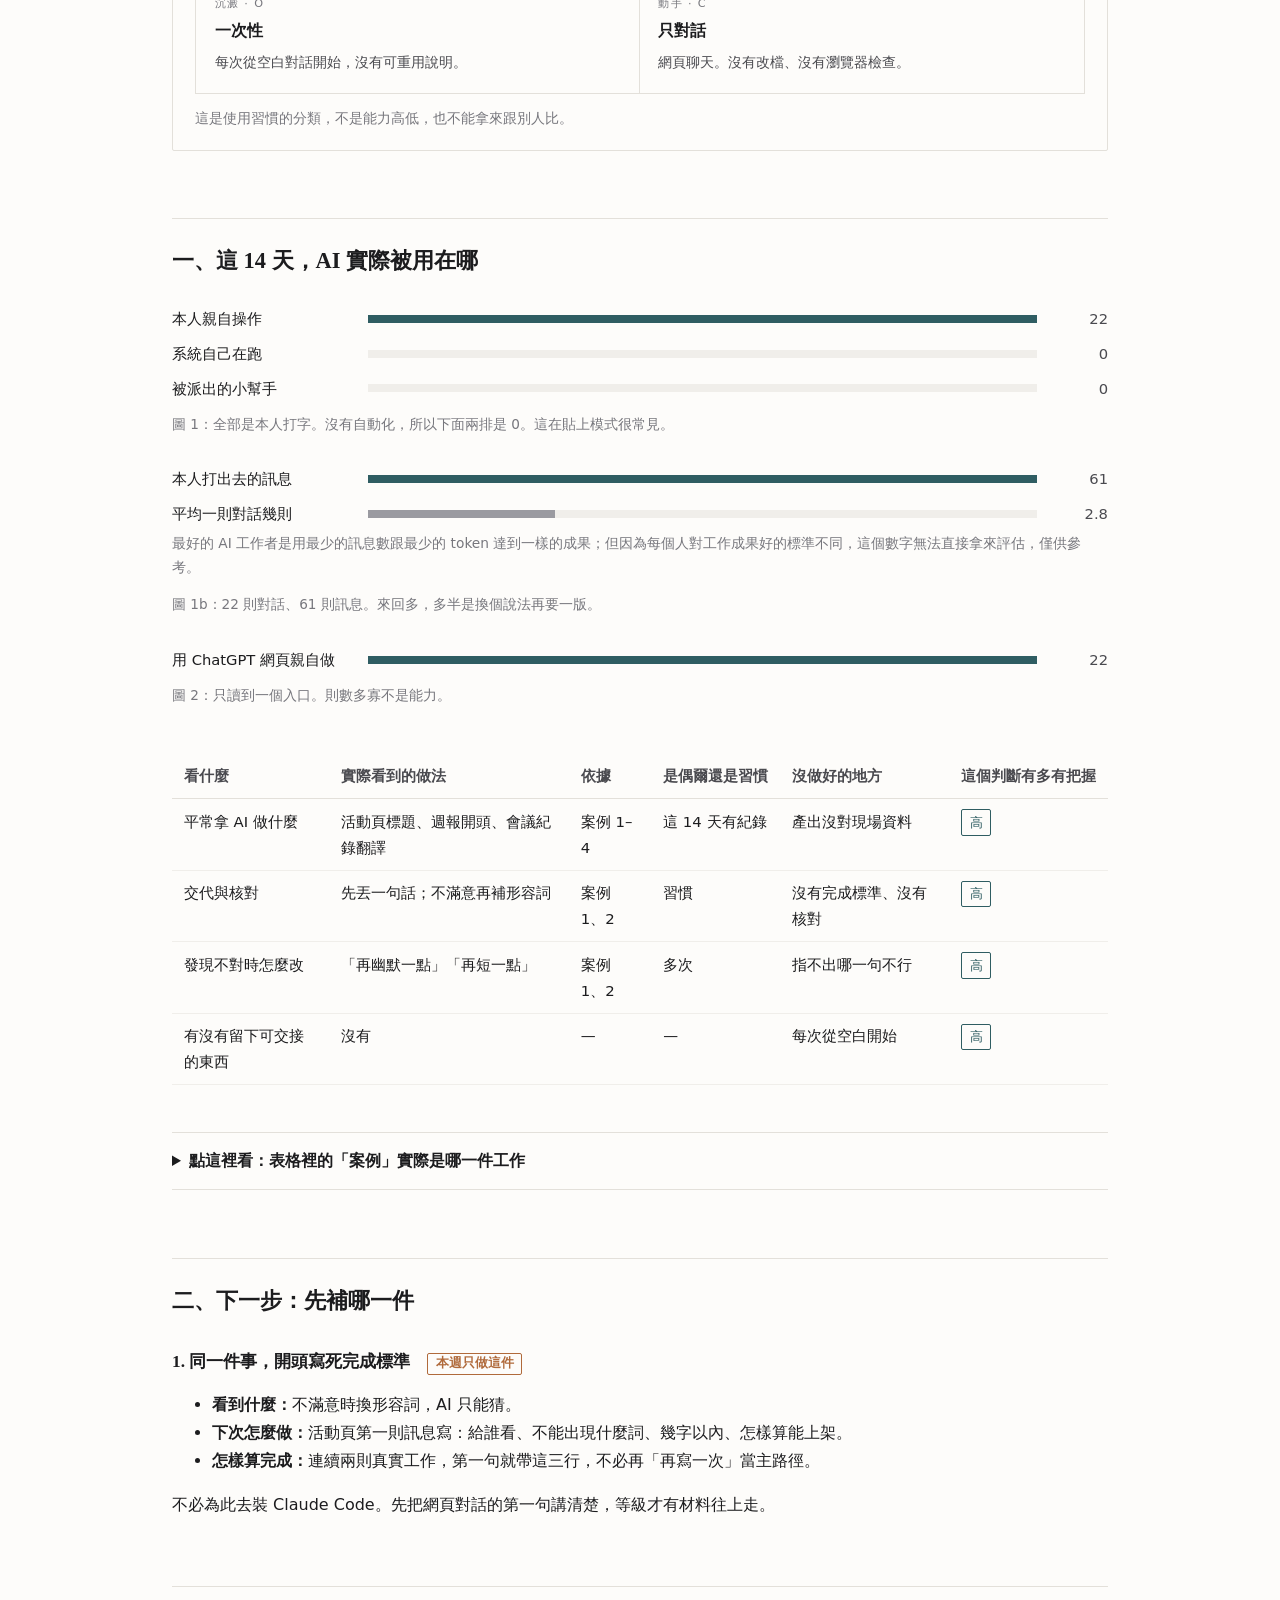
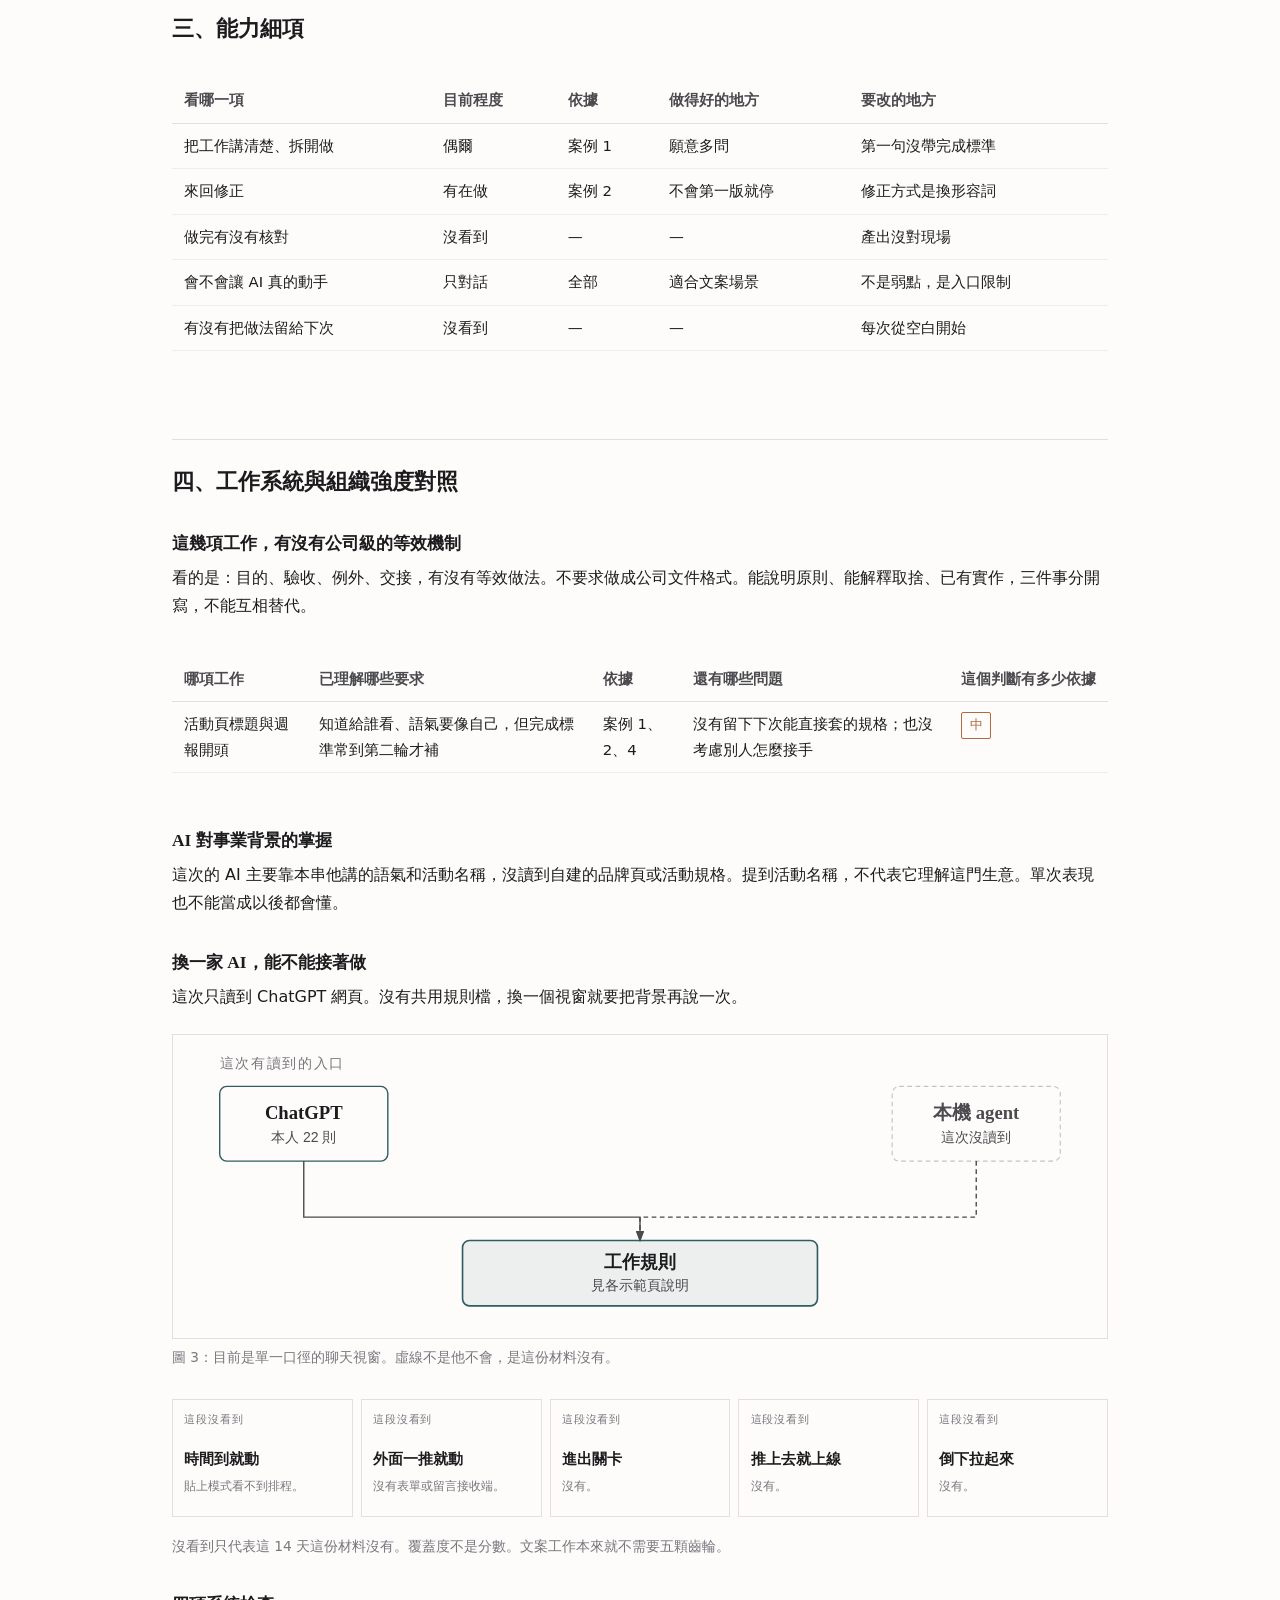
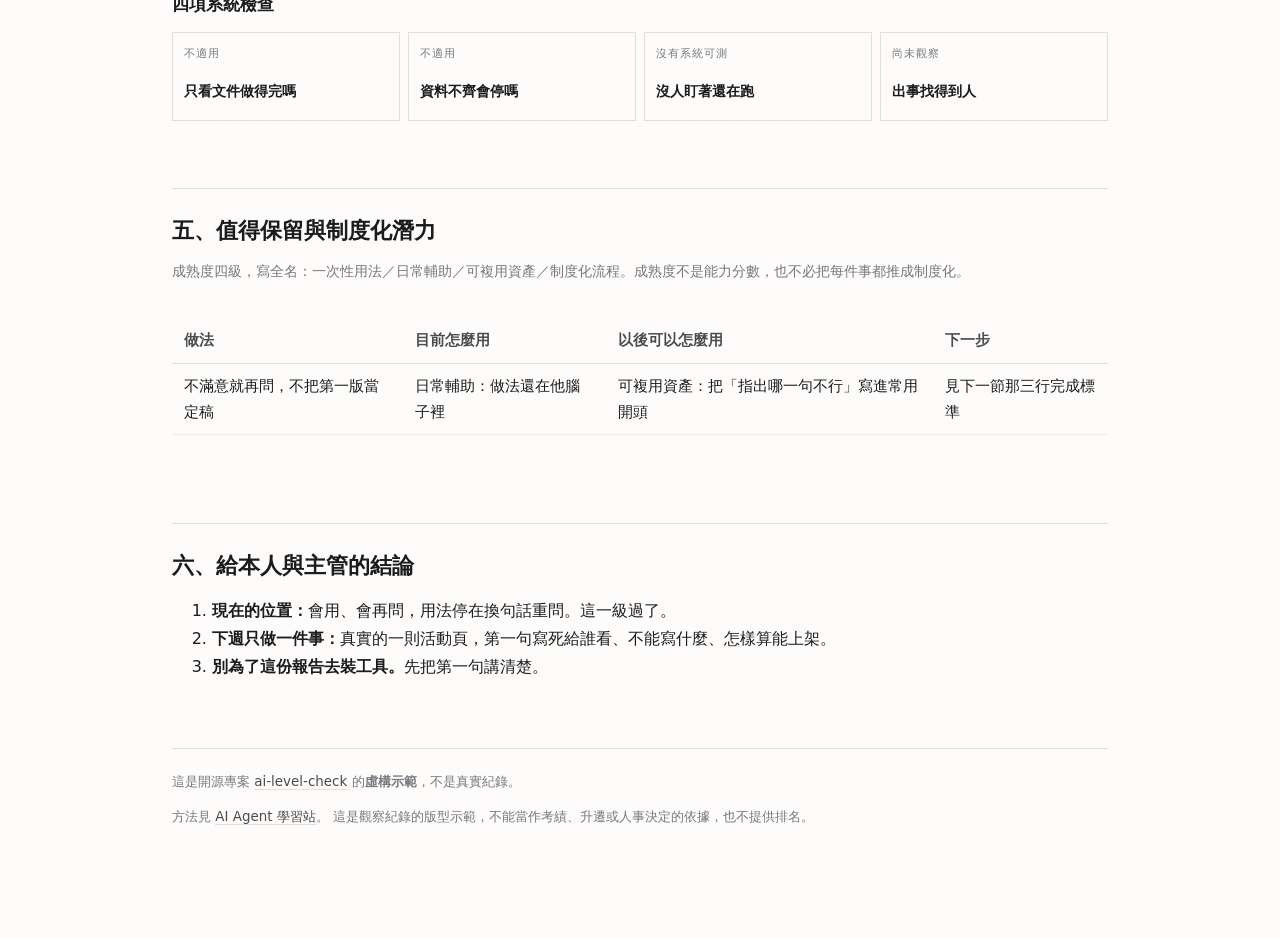
==== commit a9a59c1a: "0.4.4：原版三塊釘回報告，補公開 Roadmap 與致謝 讓報告重新寫工作系統、AI 掌握與應用成熟度；公開還沒做的項目，方便外人開 PR；致謝改為陳敬儒起草、雷蒙擴寫開源。  Co-author" ====
--- a/docs/lv1.html
+++ b/docs/lv1.html
@@ -30,7 +30,7 @@
   <a href="#s2"><span class="tn">02</span>下一步</a>
   <a href="#s3"><span class="tn">03</span>能力細項</a>
   <a href="#s4"><span class="tn">04</span>工作系統</a>
-  <a href="#s5"><span class="tn">05</span>值得留下</a>
+  <a href="#s5"><span class="tn">05</span>制度化潛力</a>
   <a href="#s6"><span class="tn">06</span>結論</a>
 </nav>
 <div class="wrap">
@@ -233,7 +233,21 @@
 </table>
 </div>
 
-<h2 id="s4">四、工作系統長什麼樣子</h2>
+<h2 id="s4">四、工作系統與組織強度對照</h2>
+<h3>這幾項工作，有沒有公司級的等效機制</h3>
+<p>看的是：目的、驗收、例外、交接，有沒有等效做法。不要求做成公司文件格式。能說明原則、能解釋取捨、已有實作，三件事分開寫，不能互相替代。</p>
+<div class="scroll wide">
+<table>
+<thead><tr><th>哪項工作</th><th>已理解哪些要求</th><th>依據</th><th>還有哪些問題</th><th>這個判斷有多少依據</th></tr></thead>
+<tbody>
+  <tr><td>活動頁標題與週報開頭</td><td>知道給誰看、語氣要像自己，但完成標準常到第二輪才補</td><td>案例 1、2、4</td><td>沒有留下下次能直接套的規格；也沒考慮別人怎麼接手</td><td><span class="tag warn">中</span></td></tr>
+</tbody>
+</table>
+</div>
+
+<h3>AI 對事業背景的掌握</h3>
+<p>這次的 AI 主要靠本串他講的語氣和活動名稱，沒讀到自建的品牌頁或活動規格。提到活動名稱，不代表它理解這門生意。單次表現也不能當成以後都會懂。</p>
+
 <h3>換一家 AI，能不能接著做</h3>
 <p>這次只讀到 ChatGPT 網頁。沒有共用規則檔，換一個視窗就要把背景再說一次。</p>
 <figure class="viz">
@@ -306,14 +320,18 @@
   </div>
 </div>
 
-<h2 id="s5">五、值得留下的做法</h2>
+<h2 id="s5">五、值得保留與制度化潛力</h2>
+<p class="note">成熟度四級，寫全名：一次性用法／日常輔助／可複用資產／制度化流程。成熟度不是能力分數，也不必把每件事都推成制度化。</p>
+
 <div class="scroll">
 <table>
-<thead><tr><th>做法</th><th>現在怎麼用</th><th>以後可以怎麼用</th><th>下一步</th></tr></thead>
+<thead><tr><th>做法</th><th>目前怎麼用</th><th>以後可以怎麼用</th><th>下一步</th></tr></thead>
 <tbody>
   <tr>
     <td>不滿意就再問，不把第一版當定稿</td>
-    <td>已經在用</td><td>把「再問」改成「指出哪一句不行」</td><td>見下一節那三行完成標準</td>
+    <td>日常輔助：做法還在他腦子裡</td>
+    <td>可複用資產：把「指出哪一句不行」寫進常用開頭</td>
+    <td>見下一節那三行完成標準</td>
   </tr>
 </tbody>
 </table>
--- a/docs/assets/report.css
+++ b/docs/assets/report.css
@@ -185,17 +185,69 @@
   .toc a.demo .tn{letter-spacing:0}
   .toc a.demo.current{color:var(--accent);font-weight:600}
   .toc a.demo.current .tn{opacity:1;color:var(--accent)}
-  .demo-cards{display:grid;grid-template-columns:1fr 1fr 1fr;gap:0;margin:1.6em 0 2em;
-              border:1px solid var(--line)}
-  .demo-cards a{display:block;padding:1.15em 1.2em 1.25em;text-decoration:none;color:inherit}
-  .demo-cards a+a{border-left:1px solid var(--line)}
-  .demo-cards .lv{font-family:var(--serif);font-size:1.45rem;color:var(--accent);margin:0 0 .25em}
+  .repo-link{display:inline-flex;align-items:center;gap:.4em;color:var(--accent);
+             text-decoration:none;border-bottom:1px solid transparent;font-weight:600}
+  .repo-link svg{flex:none}
+  .repo-link:hover{border-bottom-color:var(--accent)}
+  .meta-dot{margin:0 .55em;color:var(--muted)}
+  .tagline{word-break:keep-all}
+  .demo-hint{display:flex;flex-direction:column;align-items:center;margin:.2em 0 1.25em;
+             color:var(--accent);line-height:.7;font-size:1.15rem;font-weight:700}
+  .demo-lead{text-align:center;font-family:var(--serif);font-size:1.05rem;
+             margin:.55em 0 1.2em;color:var(--ink)}
+  .demo-cards{display:grid;grid-template-columns:1fr 1fr 1fr;gap:16px;margin:0 0 2.4em}
+  .demo-cards a.card-lift{display:flex;flex-direction:column;padding:1.2em 1.2em 1.15em;
+                          text-decoration:none;color:inherit;cursor:pointer;
+                          background:var(--paper);border:1px solid rgba(47,93,98,.18);
+                          border-radius:10px;overflow:visible;
+                          box-shadow:0 4px 10px rgba(28,28,30,.07),0 16px 32px -10px rgba(47,93,98,.34)}
+  .demo-cards .lv{font-family:var(--serif);font-size:1.45rem;color:var(--accent);margin:0 0 .15em}
+  .demo-cards .name{font-family:var(--serif);font-size:1.02rem;color:var(--ink);margin:0 0 .4em;font-weight:600}
   .demo-cards p{margin:0;font-size:.88rem;color:var(--ink-2);line-height:1.55}
+  .demo-cards .go{margin-top:auto;padding-top:.9em;font-size:.82rem;font-weight:700;
+                  letter-spacing:.04em;color:var(--accent)}
+  .demo-cards .go-arrow{display:inline-block;margin-left:.2em}
+  .card-lift{position:relative;z-index:0;isolation:isolate;
+             transition:translate .16s ease-out,box-shadow .16s ease-out}
+  .card-lift::before{content:"";position:absolute;inset:-1.5px;border-radius:12px;
+                    padding:1.5px;pointer-events:none;z-index:1;
+                    background:linear-gradient(90deg,transparent 0,var(--accent) 50%,transparent 100%);
+                    background-size:220% 100%;
+                    -webkit-mask:linear-gradient(#000 0 0) content-box,linear-gradient(#000 0 0);
+                    -webkit-mask-composite:xor;mask-composite:exclude;
+                    animation:card-orbit 2.4s linear infinite}
+  .demo-cards a.card-lift:nth-child(2)::before{animation-delay:-.8s}
+  .demo-cards a.card-lift:nth-child(3)::before{animation-delay:-1.6s}
+  a.card-lift:hover,a.card-lift:focus-visible{translate:0 -4px;
+    box-shadow:0 6px 10px rgba(28,28,30,.06),0 22px 36px -14px rgba(47,93,98,.38)}
+  a.card-lift:active{translate:0 -1px}
+  a.card-lift:hover .go-arrow,a.card-lift:focus-visible .go-arrow{
+    animation:go-nudge .9s ease-in-out infinite}
+  @keyframes chevron-flow{
+    0%,100%{opacity:.18;transform:translateY(0)}
+    40%{opacity:1;transform:translateY(3px)}
+  }
+  .chevron-flow{animation:chevron-flow 1.5s ease-in-out infinite}
+  @keyframes go-nudge{
+    0%,100%{transform:translateX(0)}
+    50%{transform:translateX(4px)}
+  }
+  @keyframes card-orbit{
+    0%{background-position:120% 0}
+    100%{background-position:-120% 0}
+  }
+  @media (prefers-reduced-motion:reduce){
+    .card-lift,.card-lift::before{transition-duration:.01ms;animation:none}
+    .chevron-flow{animation:none;opacity:.45}
+    a.card-lift:hover .go-arrow{animation:none}
+  }
   .shot-grid{display:grid;grid-template-columns:1fr 1fr;gap:12px;margin:1.4em 0 1.8em}
   .shot-grid img{width:100%;height:auto;border:1px solid var(--line);background:var(--paper)}
   .cta-row{margin:2em 0 0;padding:1.1em 0 0;border-top:1px solid var(--line)}
   @media (max-width:800px){
     .demo-cards{grid-template-columns:1fr}
-    .demo-cards a+a{border-left:0;border-top:1px solid var(--line)}
     .shot-grid{grid-template-columns:1fr}
-  }
+    .meta{display:flex;flex-direction:column;align-items:flex-start;gap:.45em}
+    .meta-dot{display:none}
+    .tagline{display:block;width:100%;line-height:1.5}
+  }
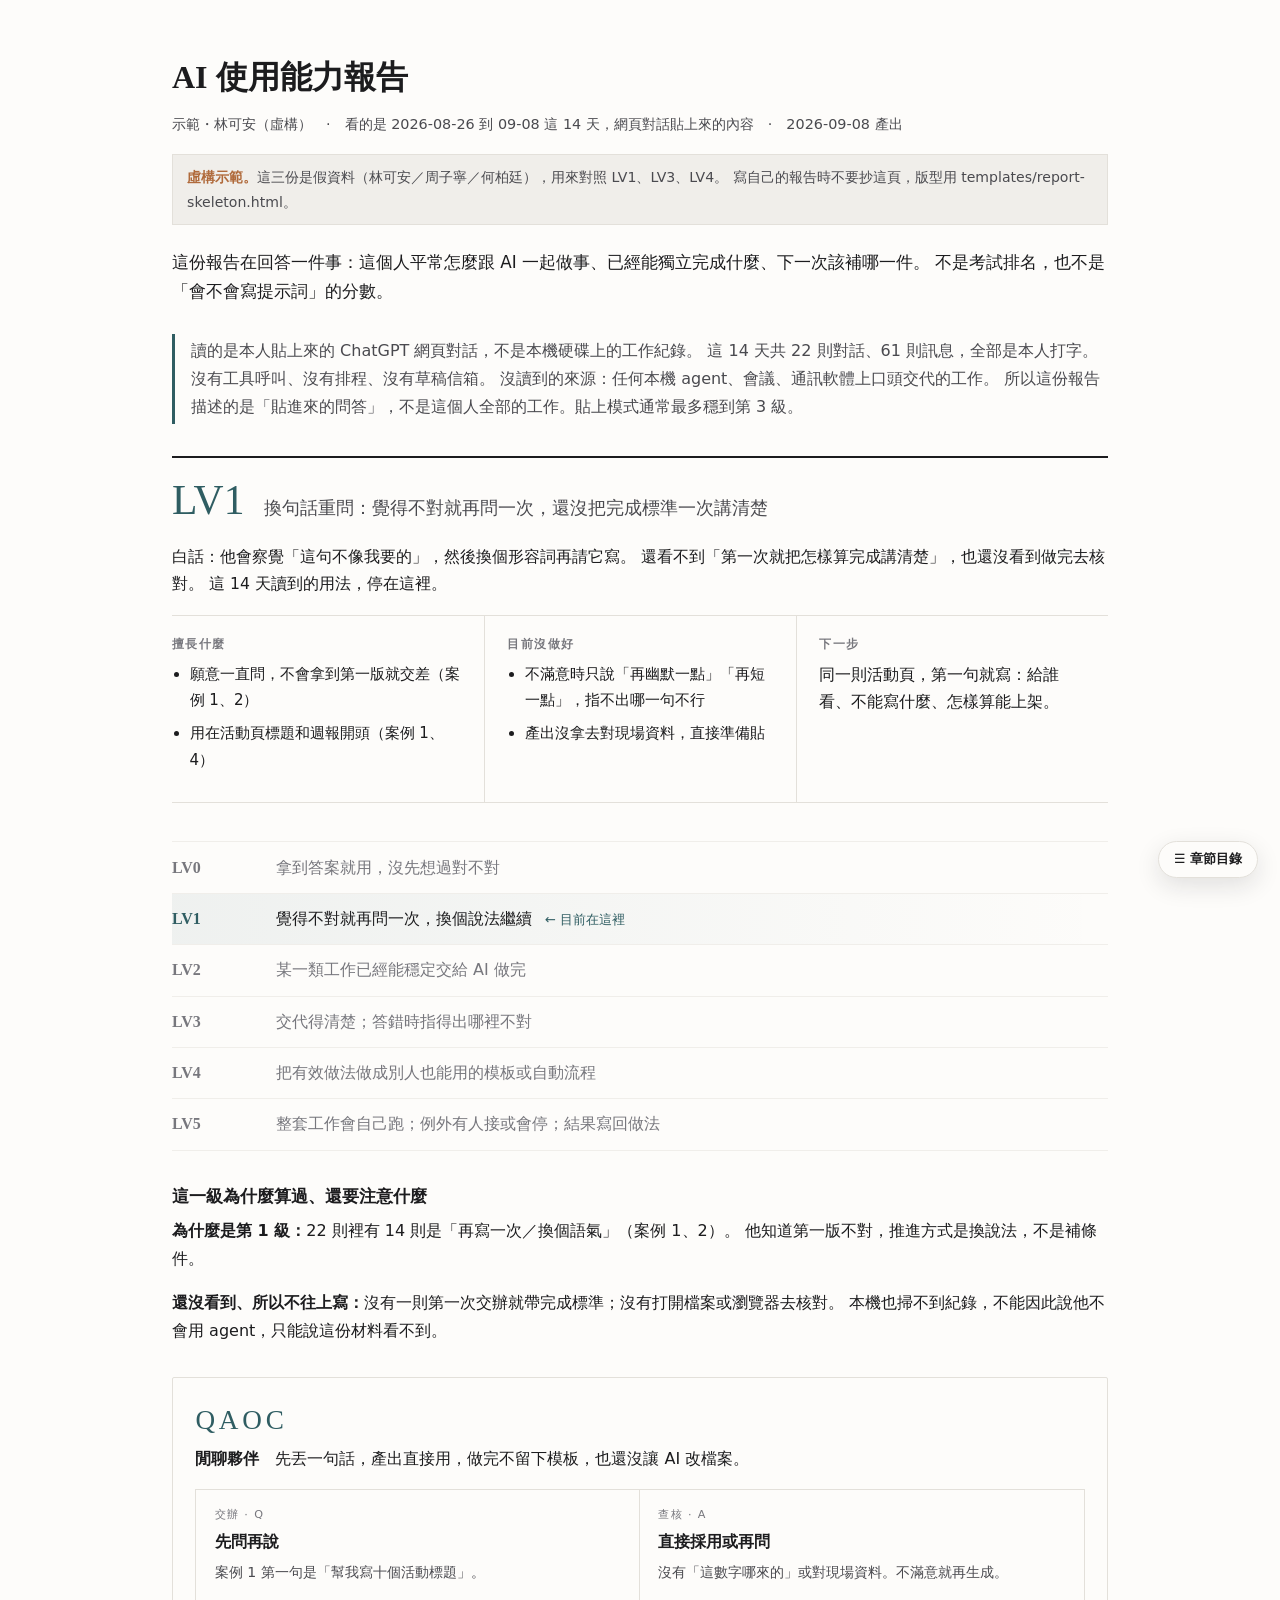
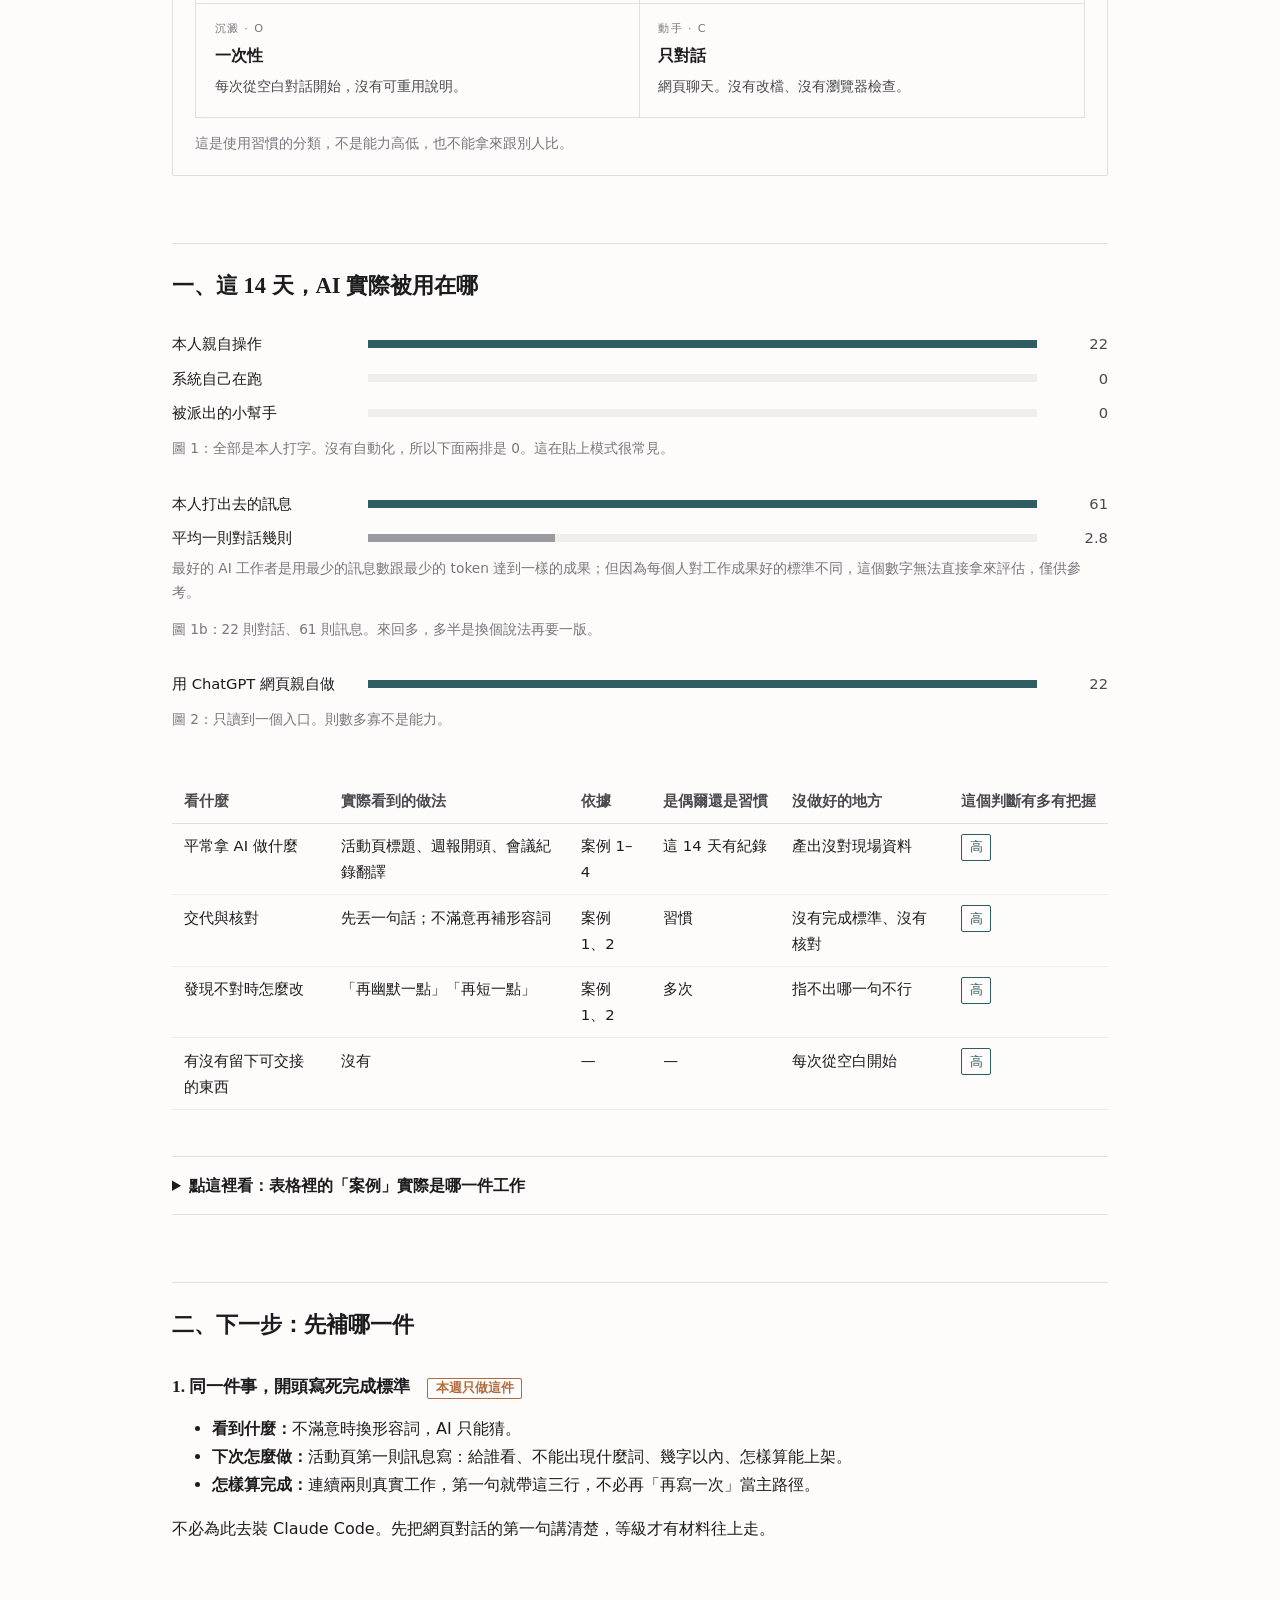
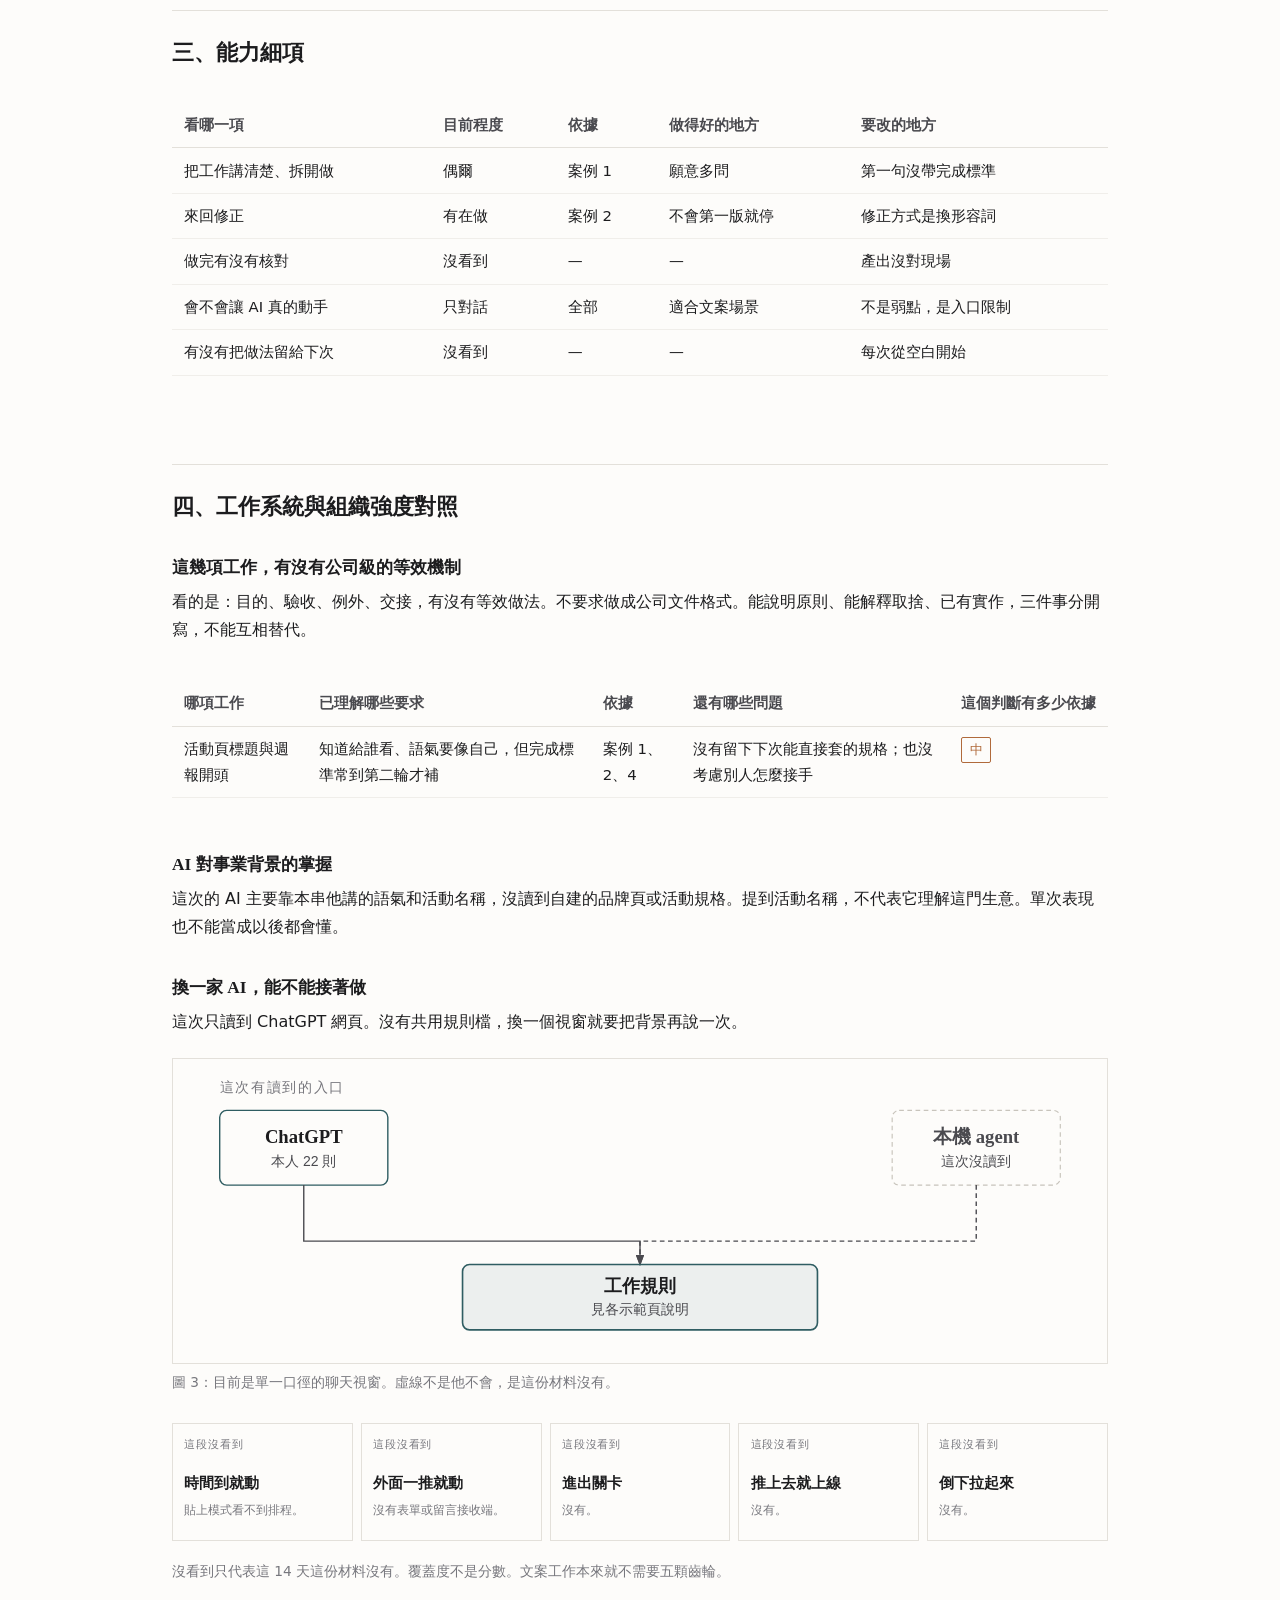
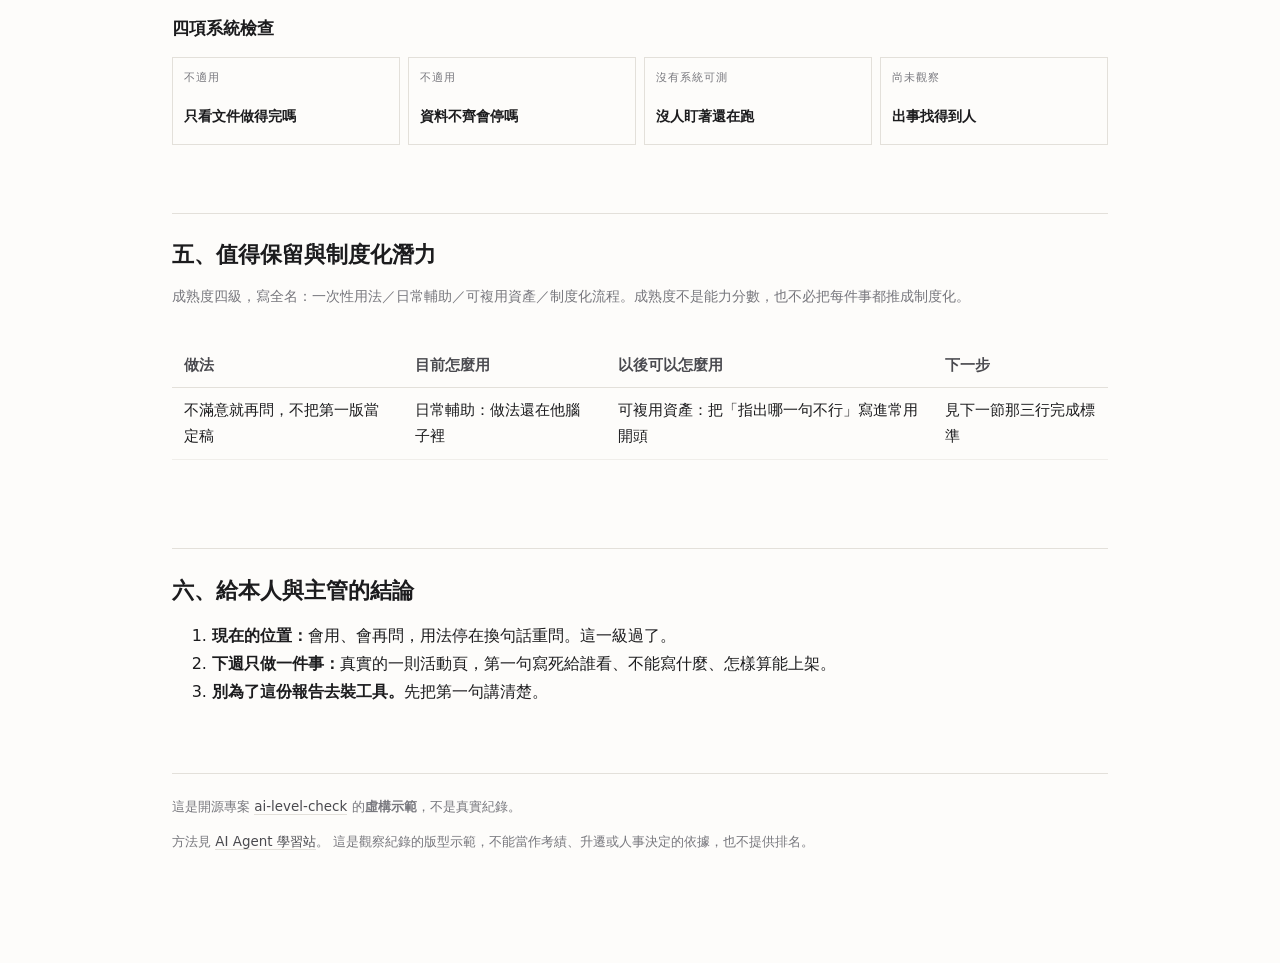
==== commit a09afe67: "0.4.5：禁止抄 Demo，人物志四軸格改成必交 同學重跑時模型會去抓虛構示範 HTML，第一次又常把 16 型整塊省掉。版型只准用骨架，總覽沒有代號加四軸格就不算交卷。  Co-authored-" ====
--- a/docs/lv1.html
+++ b/docs/lv1.html
@@ -1,4 +1,5 @@
 <!DOCTYPE html>
+<!-- FICTIONAL DEMO. Names 林可安／周子寧／何柏廷 and their cases are fake. Do NOT copy this HTML as a real person's report. Use templates/report-skeleton.html and the user's own evidence. -->
 <html lang="zh-Hant">
 <head>
 <meta charset="utf-8">
@@ -40,7 +41,8 @@
   <p class="meta">示範・林可安（虛構）　·　看的是 2026-08-26 到 09-08 這 14 天，網頁對話貼上來的內容　·　2026-09-08 產出</p>
 </header>
 <p class="demo-banner">
-  <b>虛構示範。</b>這三份是假資料，用來對照 LV1、LV3、LV4。目錄可切 Demo。
+  <b>虛構示範。</b>這三份是假資料（林可安／周子寧／何柏廷），用來對照 LV1、LV3、LV4。
+  寫自己的報告時不要抄這頁，版型用 templates/report-skeleton.html。
 </p>
 <p class="lede">
 這份報告在回答一件事：這個人平常怎麼跟 AI 一起做事、已經能獨立完成什麼、下一次該補哪一件。
